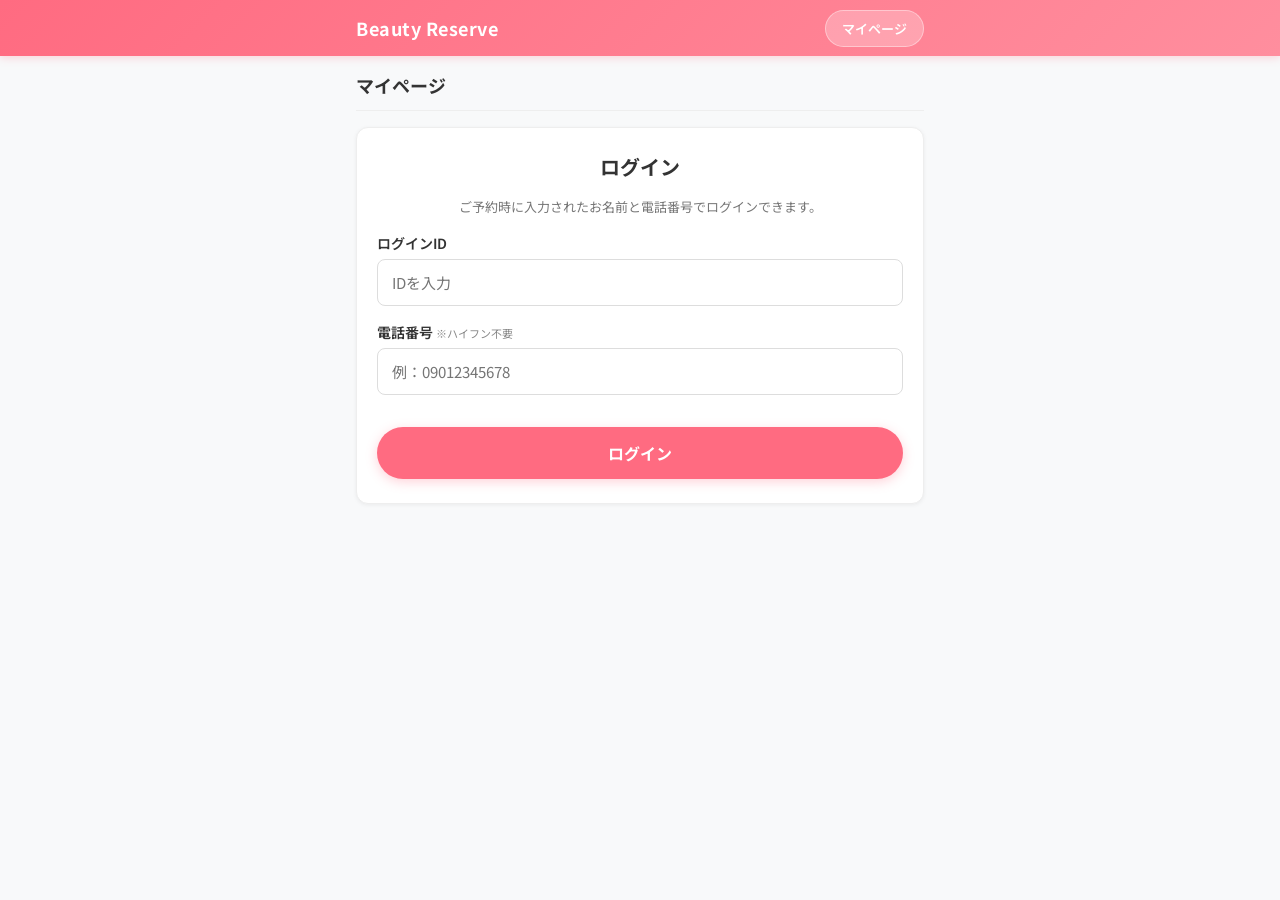
==== index.html @ 8972ae6f "initial commit: nail salon app with admin features" ====
<!DOCTYPE html>
<html lang="ja">

<head>
    <meta charset="UTF-8">
    <meta name="viewport"
        content="width=device-width, initial-scale=1.0, maximum-scale=1.0, user-scalable=no, viewport-fit=cover">
    <meta name="description" content="ネイルサロン・美容室の予約管理アプリ。オンラインで簡単に予約できます。">
    <title>Beauty Reserve - ネイルサロン予約</title>
    <link rel="preconnect" href="https://fonts.googleapis.com">
    <link rel="preconnect" href="https://fonts.gstatic.com" crossorigin>
    <link href="https://fonts.googleapis.com/css2?family=Noto+Sans+JP:wght@300;400;500;600;700&display=swap"
        rel="stylesheet">


    <link rel="stylesheet" href="styles.css?v=3">
    <script src="app.js" defer></script>
</head>

<body>
    <!-- Notification Permission Banner -->
    <div id="notification-banner" class="notification-banner hidden">
        <div class="notification-banner-inner">
            <span class="notification-banner-icon">🔔</span>
            <p>施術後の次回予約通知を受け取るには、通知を許可してください</p>
            <button id="btn-allow-notification" class="btn-allow">許可する</button>
            <button id="btn-dismiss-notification" class="btn-dismiss">あとで</button>
        </div>
    </div>

    <!-- Toast Container -->
    <div id="toast-container" class="toast-container hidden"></div>

    <!-- In-App Notification Bell -->
    <div id="notification-bell" class="notification-bell hidden" title="通知があります">
        <span class="bell-icon">🔔</span>
        <span id="notification-badge" class="notification-badge hidden">0</span>
    </div>
    <div id="notification-panel" class="notification-panel hidden">
        <div class="notification-panel-header">
            <h3>通知</h3>
            <button id="btn-close-notifications" class="btn-close-panel">✕</button>
        </div>
        <div id="notification-list" class="notification-list">
            <p class="empty-notifications">通知はありません</p>
        </div>
    </div>

    <!-- Header -->
    <header class="app-header">
        <div class="header-inner">
            <div class="header-logo" id="btn-home">
                <h1 id="header-shop-name">Beauty Reserve</h1>
            </div>
            <button id="btn-mypage" class="btn-header-action">マイページ</button>
        </div>
    </header>

    <!-- Step Bar -->
    <div id="step-bar" class="step-bar hidden">
        <div class="step-bar-inner">
            <div class="step" data-step="menu"><span class="step-num">1</span><span class="step-label">メニュー</span></div>
            <div class="step-line"></div>
            <div class="step" data-step="datetime"><span class="step-num">2</span><span class="step-label">日時</span>
            </div>
            <div class="step-line"></div>
            <div class="step" data-step="info"><span class="step-num">3</span><span class="step-label">情報</span></div>
            <div class="step-line"></div>
            <div class="step" data-step="note"><span class="step-num">4</span><span class="step-label">備考</span></div>
            <div class="step-line"></div>
            <div class="step" data-step="confirm"><span class="step-num">5</span><span class="step-label">確認</span>
            </div>
            <div class="step-line"></div>
            <div class="step" data-step="done"><span class="step-num">6</span><span class="step-label">完了</span></div>
        </div>
    </div>

    <!-- Main Content -->
    <main class="main-content">

        <!-- TOP: Shop info + Menu list -->
        <section id="screen-top" class="screen active">
            <div class="shop-card">
                <div class="shop-card-header">
                    <h2 id="shop-name">サロン名</h2>
                </div>
                <div class="shop-card-body">
                    <div class="shop-info-row"><span class="info-icon">📍</span><span id="shop-address">住所</span></div>
                    <div class="shop-info-row"><span class="info-icon">📞</span><span id="shop-phone">電話番号</span></div>
                    <div class="shop-info-row"><span class="info-icon">🕐</span><span id="shop-hours">営業時間</span></div>
                    <div class="shop-info-row"><span class="info-icon">📅</span><span id="shop-holidays">定休日</span>
                    </div>
                    <div class="shop-info-row"><span class="info-icon">📝</span><span id="shop-rules">予約ルール</span></div>
                </div>
            </div>
            <button type="button" id="btn-to-gallery" class="btn-secondary btn-full"
                style="margin-bottom:20px;background:#FF6B81;color:#fff;border:none;font-weight:bold;width:100%;display:block;cursor:pointer;">💅
                デザインから探す</button>
            <h2 class="section-title">メニュー一覧</h2>
            <div id="menu-list" class="menu-list"></div>
        </section>

        <!-- GALLERY -->
        <section id="screen-gallery" class="screen">
            <div class="screen-header">
                <button class="btn-back" id="btn-back-gallery">← TOPへ</button>
                <h2>デザインギャラリー</h2>
            </div>
            <div class="gallery-grid" id="gallery-grid"></div>
        </section>

        <!-- DATETIME: Combined date + time (HPB-style weekly grid) -->
        <section id="screen-datetime" class="screen">
            <div class="screen-header">
                <button class="btn-back" id="btn-back-datetime">← 戻る</button>
                <h2>日時を選択</h2>
            </div>
            <div id="selected-menu-summary" class="selected-summary"></div>
            <div class="week-grid-container">
                <div class="week-nav">
                    <button id="btn-prev-week" class="btn-week-nav">◀ 前の一週間</button>
                    <button id="btn-next-week" class="btn-week-nav">次の一週間 ▶</button>
                </div>
                <div class="week-grid-wrapper">
                    <div id="week-grid" class="week-grid"></div>
                </div>
            </div>
        </section>

        <!-- INFO Input -->
        <section id="screen-info" class="screen">
            <div class="screen-header">
                <button class="btn-back" id="btn-back-info">← 戻る</button>
                <h2>お客様情報</h2>
            </div>
            <form id="form-info" class="form-info" novalidate>
                <!-- Name & Phone removed (linked to account) -->
                <div class="form-group">
                    <label for="input-email">メールアドレス <span class="optional">任意</span></label>
                    <input type="email" id="input-email" placeholder="例：hanako@example.com" autocomplete="email">
                    <span class="form-error" id="error-email"></span>
                </div>
                <div class="form-group">
                    <label>性別 <span class="optional">任意</span></label>
                    <div class="radio-group">
                        <label class="radio-label"><input type="radio" name="gender" value="female"> 女性</label>
                        <label class="radio-label"><input type="radio" name="gender" value="male"> 男性</label>
                        <label class="radio-label"><input type="radio" name="gender" value="male"> 男性</label>
                    </div>
                </div>
                <div class="form-group">
                    <label>ご来店 <span class="optional">任意</span></label>
                    <div class="radio-group">
                        <label class="radio-label"><input type="radio" name="visit-type" value="first"> 初めて</label>
                        <label class="radio-label"><input type="radio" name="visit-type" value="repeat"> リピーター</label>
                    </div>
                </div>
                <div class="form-group checkbox-group">
                    <label class="checkbox-label">
                        <input type="checkbox" id="input-agree" required>
                        <span>キャンセル規定に同意する <span class="required">必須</span></span>
                    </label>
                    <p class="cancel-policy">※ キャンセルの際は事前にご連絡ください。</p>
                    <span class="form-error" id="error-agree"></span>
                </div>
                <button type="button" id="btn-info-next" class="btn-primary btn-full">次へ進む</button>
            </form>
        </section>

        <!-- NOTE Input -->
        <section id="screen-note" class="screen">
            <div class="screen-header">
                <button class="btn-back" id="btn-back-note">← 戻る</button>
                <h2>ご要望・備考</h2>
            </div>
            <div class="note-section">
                <p class="note-hint">よくあるご要望（タップで追加）</p>
                <div class="note-chips">
                    <button class="chip" data-text="静かに過ごしたい">静かに過ごしたい</button>
                    <button class="chip" data-text="デザイン相談したい">デザイン相談したい</button>
                    <button class="chip" data-text="時間に余裕を持ちたい">時間に余裕を持ちたい</button>
                    <button class="chip" data-text="アレルギーがあります">アレルギーがあります</button>
                    <button class="chip" data-text="初めてなので丁寧にお願いします">初めてなので丁寧に</button>
                    <button class="chip" data-text="駐車場を利用したい">駐車場を利用したい</button>
                </div>
                <div class="form-group">
                    <label for="input-note">自由入力（最大1000文字）</label>
                    <textarea id="input-note" maxlength="1000" rows="5" placeholder="その他のご要望があればご記入ください"></textarea>
                    <span class="char-count"><span id="note-char-count">0</span>/1000</span>
                </div>
                <button type="button" id="btn-note-next" class="btn-primary btn-full">確認画面へ</button>
            </div>
        </section>

        <!-- CONFIRM -->
        <section id="screen-confirm" class="screen">
            <div class="screen-header">
                <button class="btn-back" id="btn-back-confirm">← 戻る</button>
                <h2>予約内容の確認</h2>
            </div>
            <div class="confirm-card">
                <div class="confirm-section">
                    <h3>📍 店舗</h3>
                    <p id="confirm-shop"></p>
                </div>
                <div class="confirm-section">
                    <h3>💅 メニュー</h3>
                    <p id="confirm-menu"></p>
                    <p id="confirm-duration-price" class="sub-info"></p>
                </div>
                <div class="confirm-section">
                    <h3>📅 日時</h3>
                    <p id="confirm-datetime"></p>
                </div>
                <div class="confirm-section">
                    <h3>👤 お客様情報</h3>
                    <p id="confirm-name"></p>
                    <p id="confirm-phone"></p>
                    <p id="confirm-email"></p>
                    <p id="confirm-gender"></p>
                    <p id="confirm-visit"></p>
                </div>
                <div class="confirm-section">
                    <h3>📝 備考</h3>
                    <p id="confirm-note"></p>
                </div>
            </div>
            <button type="button" id="btn-confirm-submit" class="btn-primary btn-full btn-confirm">予約を確定する</button>
        </section>

        <!-- DONE -->
        <section id="screen-done" class="screen">
            <div class="done-container">
                <div class="celebration-confetti"></div>
                <div class="done-icon pop-animation">🎉</div>
                <h2>予約が完了しました！</h2>
                <p class="done-message">ご来店お待ちしております♪</p>
                <div id="done-summary" class="done-summary"></div>
                <button type="button" id="btn-download-ics" class="btn-secondary btn-full">📅 カレンダーに追加（.ics）</button>
                <button type="button" id="btn-back-top" class="btn-primary btn-full">トップに戻る</button>
            </div>
        </section>

        <!-- GALLERY -->
        <section id="screen-gallery" class="screen">
            <div class="screen-header">
                <button class="btn-back" id="btn-back-gallery">← トップへ</button>
                <h2>デザインギャラリー</h2>
            </div>
            <div class="gallery-grid" id="gallery-grid"></div>
        </section>

        <!-- MYPAGE -->
        <section id="screen-mypage" class="screen">
            <div class="screen-header">
                <button class="btn-back" id="btn-back-mypage">← トップへ</button>
                <h2>マイページ</h2>
            </div>

            <!-- Login Form (shown when not logged in) -->
            <div id="mypage-login" class="mypage-login-card">
                <h3>ログイン</h3>
                <p class="login-desc">ご予約時に入力されたお名前と電話番号でログインできます。</p>
                <div class="form-group">
                    <label for="login-name">ログインID</label>
                    <input type="text" id="login-name" placeholder="IDを入力" autocomplete="username">
                </div>
                <div class="form-group">
                    <label for="login-phone">電話番号 <span
                            style="font-size:11px;color:#888;font-weight:normal">※ハイフン不要</span></label>
                    <input type="tel" id="login-phone" placeholder="例：09012345678" autocomplete="tel">
                </div>
                <span class="form-error" id="error-login"></span>
                <button type="button" id="btn-login" class="btn-primary btn-full">ログイン</button>
            </div>

            <!-- My Reservations (shown when logged in) -->
            <div id="mypage-content" class="mypage-content hidden">
                <div class="mypage-user-info">
                    <span id="mypage-user-name" class="mypage-user-name"></span>
                    <button id="btn-logout" class="btn-logout">ログアウト</button>
                </div>
                <h3 class="mypage-section-title">予約履歴</h3>
                <div id="mypage-reservation-list" class="admin-reservation-list"></div>
            </div>
        </section>

        <!-- ADMIN (hidden, accessed via hash #admin) -->
        <section id="screen-admin" class="screen">
            <div class="screen-header">
                <button class="btn-back" id="btn-back-admin">← トップへ</button>
                <h2>予約管理（管理者）</h2>
            </div>
            <div class="admin-tabs">
                <button class="admin-tab active" data-tab="reservations">予約一覧</button>
                <button class="admin-tab" data-tab="settings">営業設定</button>
            </div>
            <div id="admin-reservations" class="admin-panel">
                <div class="search-bar">
                    <input type="text" id="admin-search" placeholder="氏名・電話番号・日付で検索" class="search-input">
                </div>
                <div class="filter-bar">
                    <button class="filter-btn active" data-filter="all">すべて</button>
                    <button class="filter-btn" data-filter="booked">予約済</button>
                    <button class="filter-btn" data-filter="completed">来店完了</button>
                    <button class="filter-btn" data-filter="canceled">キャンセル</button>
                </div>
                <div id="admin-reservation-list" class="admin-reservation-list"></div>
            </div>
            <div id="admin-settings" class="admin-panel hidden">
                <form id="form-settings" class="form-settings">
                    <div class="form-group"><label>営業開始時間</label><input type="time" id="setting-open" value="10:00">
                    </div>
                    <div class="form-group"><label>営業終了時間</label><input type="time" id="setting-close" value="20:00">
                    </div>
                    <div class="form-group">
                        <label>定休日</label>
                        <div class="checkbox-row">
                            <label class="checkbox-label"><input type="checkbox" name="holiday" value="0"> 日</label>
                            <label class="checkbox-label"><input type="checkbox" name="holiday" value="1"> 月</label>
                            <label class="checkbox-label"><input type="checkbox" name="holiday" value="2"> 火</label>
                            <label class="checkbox-label"><input type="checkbox" name="holiday" value="3"> 水</label>
                            <label class="checkbox-label"><input type="checkbox" name="holiday" value="4"> 木</label>
                            <label class="checkbox-label"><input type="checkbox" name="holiday" value="5"> 金</label>
                            <label class="checkbox-label"><input type="checkbox" name="holiday" value="6"> 土</label>
                        </div>
                    </div>
                    <div class="form-group"><label for="setting-slot">予約枠の単位（分）</label>
                        <select id="setting-slot">
                            <option value="15">15分</option>
                            <option value="30" selected>30分</option>
                            <option value="60">60分</option>
                        </select>
                    </div>
                    <div class="form-group"><label for="setting-max-days">最大予約可能日数</label><input type="number"
                            id="setting-max-days" value="60" min="7" max="180"></div>
                    <button type="button" id="btn-save-settings" class="btn-primary btn-full">設定を保存</button>
                </form>
            </div>
        </section>
    </main>

    <!-- Reservation Detail Modal -->
    <div id="modal-overlay" class="modal-overlay hidden">
        <div class="modal-content">
            <div class="modal-header">
                <h3>予約詳細</h3>
                <button id="btn-close-modal" class="btn-close-modal">✕</button>
            </div>
            <div id="modal-body" class="modal-body"></div>
            <div class="modal-actions" id="modal-actions"></div>
        </div>
    </div>

</body>

</html>
---- styles.css ----
/* ============================
   Beauty Reserve - HPB Style
   ============================ */

/* --- CSS Variables --- */
:root {
    --primary: #FF6B81;
    --primary-dark: #e8556b;
    --primary-light: #FFB3BD;
    --primary-gradient: linear-gradient(135deg, #FF6B81, #FF8E9E);
    --success: #4CAF50;
    --success-light: #E8F5E9;
    --danger: #F44336;
    --danger-light: #FFEBEE;
    --warning: #FF9800;
    --bg: #F8F9FA;
    --bg-card: #FFFFFF;
    --text: #333333;
    --text-secondary: #777777;
    --text-light: #BBBBBB;
    --border: #EEEEEE;
    --border-dark: #DDDDDD;
    --shadow-sm: 0 1px 4px rgba(0, 0, 0, 0.06);
    --shadow-md: 0 4px 16px rgba(0, 0, 0, 0.08);
    --radius-sm: 8px;
    --radius-md: 12px;
    --radius-lg: 16px;
    --radius-full: 9999px;
    --font: 'Noto Sans JP', 'Hiragino Kaku Gothic ProN', 'Meiryo', sans-serif;
    --header-h: 56px;
}

/* --- Reset --- */
*,
*::before,
*::after {
    box-sizing: border-box;
    margin: 0;
    padding: 0;
}

html {
    font-size: 16px;
    -webkit-text-size-adjust: 100%;
}

body {
    font-family: var(--font);
    background: var(--bg);
    color: var(--text);
    min-height: 100dvh;
    -webkit-tap-highlight-color: transparent;
    overflow-x: hidden;
}

/* --- Utilities --- */
.hidden {
    display: none !important;
}


/* --- Header --- */
.app-header {
    position: fixed;
    top: 0;
    left: 0;
    right: 0;
    height: calc(var(--header-h) + env(safe-area-inset-top, 0px));
    padding-top: env(safe-area-inset-top, 0px);
    background: linear-gradient(135deg, #FF6B81 0%, #FF8E9E 100%);
    z-index: 100;
    box-shadow: 0 2px 8px rgba(255, 107, 129, 0.25);
}

.header-inner {
    max-width: 600px;
    margin: 0 auto;
    height: 100%;
    display: flex;
    align-items: center;
    justify-content: space-between;
    padding: 0 16px;
}

.header-logo {
    display: flex;
    align-items: center;
    gap: 8px;
    cursor: pointer;
    -webkit-tap-highlight-color: transparent;
}

.header-logo h1 {
    font-size: 18px;
    font-weight: 700;
    color: #fff;
    letter-spacing: 0.5px;
}

.btn-header-action {
    background: rgba(255, 255, 255, 0.25);
    color: #fff;
    border: 1px solid rgba(255, 255, 255, 0.4);
    border-radius: var(--radius-full);
    padding: 8px 16px;
    font-size: 13px;
    font-weight: 600;
    font-family: var(--font);
    cursor: pointer;
    transition: all 0.2s;
    -webkit-tap-highlight-color: transparent;
}

.btn-header-action:active {
    background: rgba(255, 255, 255, 0.4);
}

/* --- Step Bar --- */
.step-bar {
    position: fixed;
    top: calc(var(--header-h) + env(safe-area-inset-top, 0px));
    left: 0;
    right: 0;
    background: #fff;
    z-index: 90;
    border-bottom: 1px solid var(--border);
    box-shadow: 0 1px 4px rgba(0, 0, 0, 0.04);
    height: 52px;
}

.step-bar.hidden {
    display: none;
}

.step-bar-inner {
    max-width: 600px;
    margin: 0 auto;
    display: flex;
    align-items: center;
    justify-content: center;
    padding: 8px 8px;
    height: 100%;
    gap: 0;
    overflow: hidden;
}

.step {
    display: flex;
    flex-direction: column;
    align-items: center;
    gap: 2px;
    flex-shrink: 1;
    min-width: 0;
}

.step-num {
    width: 24px;
    height: 24px;
    border-radius: 50%;
    background: var(--border);
    color: var(--text-light);
    font-size: 11px;
    font-weight: 700;
    display: flex;
    align-items: center;
    justify-content: center;
    transition: all 0.3s;
}

.step-label {
    font-size: 9px;
    color: var(--text-light);
    font-weight: 500;
    white-space: nowrap;
}

.step.active .step-num {
    background: var(--primary);
    color: #fff;
    box-shadow: 0 2px 8px rgba(255, 107, 129, 0.4);
}

.step.active .step-label {
    color: var(--primary);
    font-weight: 700;
}

.step.completed .step-num {
    background: var(--success);
    color: #fff;
}

.step.completed .step-label {
    color: var(--success);
}

.step-line {
    flex: 0 1 16px;
    height: 2px;
    background: var(--border);
    min-width: 4px;
    max-width: 24px;
    margin-top: -10px;
}

/* --- Main Content --- */
.main-content {
    max-width: 600px;
    margin: 0 auto;
    padding: calc(var(--header-h) + env(safe-area-inset-top, 0px) + 16px) 16px 32px;
    position: relative;
    z-index: 1;
}

.main-content.has-steps {
    padding-top: calc(var(--header-h) + env(safe-area-inset-top, 0px) + 52px + 16px);
}

/* --- Screen Sections --- */
.screen {
    display: none;
    position: relative;
    z-index: 1;
}

.screen.active {
    display: block;
    animation: fadeIn 0.3s ease;
}

@keyframes fadeIn {
    from {
        opacity: 0;
        transform: translateY(8px);
    }

    to {
        opacity: 1;
        transform: translateY(0);
    }
}

.screen-header {
    display: flex;
    align-items: center;
    gap: 12px;
    margin-bottom: 16px;
}

.screen-header h2 {
    font-size: 18px;
    font-weight: 700;
}

.btn-back {
    background: none;
    border: none;
    color: var(--primary);
    font-size: 14px;
    font-weight: 600;
    font-family: var(--font);
    cursor: pointer;
    white-space: nowrap;
    padding: 8px 0;
    -webkit-tap-highlight-color: transparent;
}

/* --- Shop Card --- */
.shop-card {
    background: var(--bg-card);
    border-radius: var(--radius-md);
    box-shadow: var(--shadow-sm);
    overflow: hidden;
    margin-bottom: 24px;
    border: 1px solid var(--border);
}

.shop-card-header {
    background: linear-gradient(135deg, #FFF0F2 0%, #FFF5F6 100%);
    padding: 16px 20px;
    display: flex;
    align-items: center;
    gap: 10px;
}

.shop-card-header h2 {
    font-size: 20px;
    font-weight: 700;
}

.shop-card-body {
    padding: 16px 20px;
    display: flex;
    flex-direction: column;
    gap: 10px;
}

.shop-info-row {
    display: flex;
    align-items: flex-start;
    gap: 10px;
    font-size: 14px;
    color: var(--text);
}

.info-icon {
    flex-shrink: 0;
    font-size: 16px;
}

/* --- Section Title --- */
.section-title {
    font-size: 18px;
    font-weight: 700;
    margin-bottom: 12px;
    padding-left: 4px;
}

/* --- Menu List --- */
.menu-list {
    display: flex;
    flex-direction: column;
    gap: 12px;
}

.menu-card {
    background: var(--bg-card);
    border-radius: var(--radius-md);
    box-shadow: var(--shadow-sm);
    padding: 16px;
    border: 1px solid var(--border);
    transition: transform 0.15s, box-shadow 0.15s;
    position: relative;
    overflow: hidden;
}

.menu-card:active {
    transform: scale(0.98);
}

.menu-card-top {
    display: flex;
    justify-content: space-between;
    align-items: flex-start;
    gap: 8px;
    margin-bottom: 8px;
}

.menu-name {
    font-size: 16px;
    font-weight: 700;
    color: var(--text);
}

.popular-badge {
    background: linear-gradient(135deg, #FFD700, #FFA500);
    color: #fff;
    font-size: 10px;
    font-weight: 700;
    padding: 3px 8px;
    border-radius: var(--radius-full);
    white-space: nowrap;
    box-shadow: 0 1px 4px rgba(255, 165, 0, 0.3);
}

.menu-desc {
    font-size: 13px;
    color: var(--text-secondary);
    margin-bottom: 12px;
    line-height: 1.5;
}

.menu-meta {
    display: flex;
    align-items: center;
    gap: 16px;
    margin-bottom: 12px;
}

.menu-duration,
.menu-price {
    font-size: 13px;
    color: var(--text-secondary);
}

.menu-price {
    font-weight: 700;
    color: var(--primary);
    font-size: 16px;
}

.btn-select-menu {
    width: 100%;
    background: var(--primary-gradient);
    color: #fff;
    border: none;
    border-radius: var(--radius-sm);
    padding: 12px;
    font-size: 15px;
    font-weight: 600;
    font-family: var(--font);
    cursor: pointer;
    transition: transform 0.15s, box-shadow 0.15s;
    box-shadow: 0 2px 8px rgba(255, 107, 129, 0.25);
}

.btn-select-menu:active {
    transform: scale(0.97);
    box-shadow: 0 1px 4px rgba(255, 107, 129, 0.2);
}

/* --- Selected Summary (breadcrumb) --- */
.selected-summary {
    background: var(--primary-light);
    color: var(--primary-dark);
    border-radius: var(--radius-sm);
    padding: 10px 14px;
    font-size: 13px;
    font-weight: 500;
    margin-bottom: 16px;
    display: flex;
    align-items: center;
    gap: 8px;
}

/* ====================== */
/* === HPB Week Grid  === */
/* ====================== */
.week-grid-container {
    background: var(--bg-card);
    border-radius: var(--radius-md);
    box-shadow: var(--shadow-sm);
    border: 1px solid var(--border);
    overflow: hidden;
}

.week-nav {
    display: flex;
    justify-content: space-between;
    align-items: center;
    padding: 10px 12px;
    background: #FFF5F6;
    border-bottom: 1px solid var(--border);
}

.btn-week-nav {
    background: none;
    border: 1px solid var(--border-dark);
    border-radius: var(--radius-sm);
    padding: 8px 12px;
    font-size: 12px;
    font-weight: 600;
    font-family: var(--font);
    color: var(--primary-dark);
    cursor: pointer;
    transition: all 0.15s;
    -webkit-tap-highlight-color: transparent;
}

.btn-week-nav:active {
    background: var(--primary-light);
}

.btn-week-nav:disabled {
    opacity: 0.3;
    cursor: not-allowed;
}

.week-grid-wrapper {
    overflow-x: auto;
    -webkit-overflow-scrolling: touch;
}

.week-grid {
    display: grid;
    min-width: 600px;
}

.week-grid-header {
    display: contents;
}

.wg-corner {
    background: #f9f9f9;
    border-right: 1px solid var(--border);
    border-bottom: 2px solid var(--border-dark);
    padding: 6px;
    font-size: 11px;
    font-weight: 600;
    color: var(--text-secondary);
    text-align: center;
    position: sticky;
    left: 0;
    z-index: 2;
}

.wg-date-header {
    border-bottom: 2px solid var(--border-dark);
    border-right: 1px solid var(--border);
    padding: 4px 2px;
    text-align: center;
    font-size: 12px;
    font-weight: 600;
    background: #f9f9f9;
    display: flex;
    flex-direction: column;
    align-items: center;
    justify-content: center;
}

.wg-date-header.sunday {
    color: #F44336;
    background: #FFF5F5;
}

.wg-date-header.saturday {
    color: #2196F3;
    background: #F5F9FF;
}

.wg-date-header.holiday {
    background: #F5F5F5;
    color: var(--text-light);
}

.wg-month-label {
    font-size: 10px;
    line-height: 1.2;
    color: var(--text-secondary);
    display: block;
    min-height: 24px;
}

.wg-date-header .wg-date-num {
    font-size: 14px;
    font-weight: 700;
    display: block;
    line-height: 1.2;
}

.wg-date-header .wg-date-dow {
    font-size: 10px;
    line-height: 1.2;
}

.wg-time-label {
    background: #f9f9f9;
    border-right: 1px solid var(--border);
    border-bottom: 1px solid var(--border);
    padding: 6px 8px;
    font-size: 13px;
    font-weight: 600;
    color: var(--text);
    text-align: center;
    position: sticky;
    left: 0;
    z-index: 1;
    white-space: nowrap;
}

.wg-cell {
    border-right: 1px solid var(--border);
    border-bottom: 1px solid var(--border);
    display: flex;
    align-items: center;
    justify-content: center;
    padding: 4px;
    min-height: 38px;
}

.wg-cell-btn {
    width: 100%;
    height: 100%;
    border: none;
    background: none;
    font-family: var(--font);
    font-size: 17px;
    cursor: pointer;
    display: flex;
    align-items: center;
    justify-content: center;
    border-radius: 4px;
    transition: all 0.12s;
    min-height: 32px;
    -webkit-tap-highlight-color: transparent;
}

.wg-cell-btn.available {
    color: var(--primary);
    font-weight: 700;
}

.wg-cell-btn.available:hover {
    background: #FFF0F2;
}

.wg-cell-btn.available:active {
    background: var(--primary);
    color: #fff;
    transform: scale(0.9);
}

.wg-cell-btn.unavailable {
    color: var(--text-light);
    cursor: not-allowed;
    font-size: 14px;
}

.wg-cell-btn.selected {
    background: var(--primary) !important;
    color: #fff !important;
    border-radius: 6px;
    box-shadow: 0 2px 8px rgba(255, 107, 129, 0.4);
}

.wg-cell.holiday-col {
    background: #FAFAFA;
}

.wg-holiday-text {
    writing-mode: vertical-rl;
    text-orientation: mixed;
    font-size: 12px;
    color: var(--text-light);
    font-weight: 600;
    letter-spacing: 4px;
}

.wg-time-label-right {
    background: #f9f9f9;
    border-bottom: 1px solid var(--border);
    padding: 6px 8px;
    font-size: 13px;
    font-weight: 600;
    color: var(--text);
    text-align: center;
    white-space: nowrap;
}

/* --- Forms --- */
.form-info,
.form-settings {
    display: flex;
    flex-direction: column;
    gap: 18px;
}

.form-group {
    display: flex;
    flex-direction: column;
    gap: 6px;
}

.form-group label {
    font-size: 14px;
    font-weight: 600;
    color: var(--text);
}

.required {
    background: var(--danger);
    color: #fff;
    font-size: 10px;
    padding: 1px 6px;
    border-radius: var(--radius-full);
    font-weight: 700;
    margin-left: 4px;
}

.optional {
    background: var(--text-light);
    color: #fff;
    font-size: 10px;
    padding: 1px 6px;
    border-radius: var(--radius-full);
    font-weight: 700;
    margin-left: 4px;
}

input[type="text"],
input[type="tel"],
input[type="email"],
input[type="number"],
input[type="time"],
select,
textarea {
    width: 100%;
    padding: 12px 14px;
    border: 1.5px solid var(--border-dark);
    border-radius: var(--radius-sm);
    font-size: 15px;
    font-family: var(--font);
    color: var(--text);
    background: #fff;
    transition: border-color 0.2s, box-shadow 0.2s;
    -webkit-appearance: none;
    appearance: none;
}

input:focus,
select:focus,
textarea:focus {
    outline: none;
    border-color: var(--primary);
    box-shadow: 0 0 0 3px rgba(255, 107, 129, 0.15);
}

input.error,
textarea.error {
    border-color: var(--danger);
    box-shadow: 0 0 0 3px rgba(244, 67, 54, 0.1);
}

.form-error {
    font-size: 12px;
    color: var(--danger);
    min-height: 0;
}

.radio-group {
    display: flex;
    gap: 16px;
    flex-wrap: wrap;
}

.radio-label {
    display: flex;
    align-items: center;
    gap: 6px;
    font-size: 14px;
    cursor: pointer;
    padding: 6px 0;
}

.radio-label input[type="radio"] {
    width: 18px;
    height: 18px;
    accent-color: var(--primary);
}

.checkbox-group {
    margin-top: 4px;
}

.checkbox-label {
    display: flex;
    align-items: flex-start;
    gap: 10px;
    font-size: 14px;
    cursor: pointer;
    padding: 4px 0;
}

.checkbox-label input[type="checkbox"] {
    width: 20px;
    height: 20px;
    accent-color: var(--primary);
    flex-shrink: 0;
    margin-top: 2px;
}

.cancel-policy {
    font-size: 12px;
    color: var(--text-secondary);
    background: #FFF8E1;
    padding: 10px 12px;
    border-radius: var(--radius-sm);
    line-height: 1.5;
    margin-top: 4px;
}

.checkbox-row {
    display: flex;
    flex-wrap: wrap;
    gap: 8px;
}

/* --- Note Section --- */
.note-section {
    display: flex;
    flex-direction: column;
    gap: 16px;
}

.note-hint {
    font-size: 14px;
    font-weight: 600;
    color: var(--text-secondary);
}

.note-chips {
    display: flex;
    flex-wrap: wrap;
    gap: 8px;
}

.chip {
    background: #FFF5F6;
    border: 1px solid var(--primary-light);
    border-radius: var(--radius-full);
    padding: 10px 16px;
    font-size: 14px;
    font-family: var(--font);
    color: var(--primary-dark);
    cursor: pointer;
    transition: all 0.15s;
    white-space: nowrap;
    position: relative;
    z-index: 1000;
    -webkit-tap-highlight-color: transparent;
    user-select: none;
}

.chip:hover {
    background: #FFE0E6;
    transform: translateY(-1px);
    box-shadow: 0 2px 4px rgba(255, 107, 129, 0.2);
}

.chip:active {
    transform: translateY(1px);
    box-shadow: none;
}

.chip.active {
    background: var(--primary);
    color: #fff;
    border-color: var(--primary);
    box-shadow: 0 2px 8px rgba(255, 107, 129, 0.3);
}

.char-count {
    text-align: right;
    font-size: 12px;
    color: var(--text-light);
}

/* --- Buttons --- */
.btn-primary {
    background: var(--primary-gradient);
    color: #fff;
    border: none;
    border-radius: var(--radius-sm);
    padding: 14px;
    font-size: 16px;
    font-weight: 700;
    font-family: var(--font);
    cursor: pointer;
    transition: transform 0.15s, box-shadow 0.15s;
    box-shadow: 0 3px 12px rgba(255, 107, 129, 0.3);
}

.btn-primary:active {
    transform: scale(0.97);
}

.btn-secondary {
    background: #fff;
    color: var(--primary);
    border: 2px solid var(--primary);
    border-radius: var(--radius-sm);
    padding: 12px;
    font-size: 15px;
    font-weight: 600;
    font-family: var(--font);
    cursor: pointer;
    transition: all 0.15s;
}

.btn-secondary:active {
    background: #FFF5F6;
}

.btn-full {
    width: 100%;
}

.btn-confirm {
    font-size: 18px;
    padding: 16px;
    margin-top: 16px;
    animation: pulse 2s infinite;
}

@keyframes pulse {

    0%,
    100% {
        box-shadow: 0 3px 12px rgba(255, 107, 129, 0.3);
    }

    50% {
        box-shadow: 0 3px 24px rgba(255, 107, 129, 0.5);
    }
}

/* --- Confirm Card --- */
.confirm-card {
    background: var(--bg-card);
    border-radius: var(--radius-md);
    box-shadow: var(--shadow-sm);
    border: 1px solid var(--border);
    overflow: hidden;
}

.confirm-section {
    padding: 14px 18px;
    border-bottom: 1px solid var(--border);
}

.confirm-section:last-child {
    border-bottom: none;
}

.confirm-section h3 {
    font-size: 13px;
    font-weight: 600;
    color: var(--text-secondary);
    margin-bottom: 6px;
}

.confirm-section p {
    font-size: 15px;
    color: var(--text);
    line-height: 1.6;
}

.confirm-section .sub-info {
    font-size: 13px;
    color: var(--text-secondary);
}

/* --- Done --- */
.done-container {
    text-align: center;
    padding: 32px 0;
    display: flex;
    flex-direction: column;
    gap: 16px;
    align-items: center;
}

.done-icon {
    font-size: 64px;
    animation: bounceIn 0.6s ease;
}

@keyframes bounceIn {
    0% {
        transform: scale(0);
    }

    50% {
        transform: scale(1.2);
    }

    100% {
        transform: scale(1);
    }
}

.done-container h2 {
    font-size: 22px;
    font-weight: 700;
    color: var(--text);
}

.done-message {
    font-size: 16px;
    color: var(--primary);
    font-weight: 500;
}

.done-summary {
    background: var(--bg-card);
    border-radius: var(--radius-md);
    box-shadow: var(--shadow-sm);
    border: 1px solid var(--border);
    padding: 16px 20px;
    text-align: left;
    width: 100%;
    font-size: 14px;
    line-height: 1.8;
}

/* ==================== */
/* === MyPage Style === */
/* ==================== */
.mypage-login-card {
    background: var(--bg-card);
    border-radius: var(--radius-md);
    box-shadow: var(--shadow-sm);
    border: 1px solid var(--border);
    padding: 24px 20px;
    display: flex;
    flex-direction: column;
    gap: 16px;
}

.mypage-login-card h3 {
    font-size: 20px;
    font-weight: 700;
    text-align: center;
    color: var(--text);
}

.login-desc {
    font-size: 13px;
    color: var(--text-secondary);
    text-align: center;
    line-height: 1.5;
}

.mypage-content.hidden {
    display: none;
}

.mypage-user-info {
    display: flex;
    justify-content: space-between;
    align-items: center;
    background: linear-gradient(135deg, #FFF0F2, #FFF5F6);
    padding: 16px 18px;
    border-radius: var(--radius-md);
    margin-bottom: 20px;
    border: 1px solid var(--border);
}

.mypage-user-name {
    font-size: 16px;
    font-weight: 700;
    color: var(--text);
}

.btn-logout {
    background: none;
    border: 1px solid var(--border-dark);
    border-radius: var(--radius-sm);
    padding: 6px 14px;
    font-size: 12px;
    font-weight: 600;
    font-family: var(--font);
    color: var(--text-secondary);
    cursor: pointer;
    transition: all 0.15s;
}

.btn-logout:active {
    background: #f5f5f5;
}

.mypage-section-title {
    font-size: 16px;
    font-weight: 700;
    margin-bottom: 12px;
    padding-left: 4px;
    color: var(--text);
}

.mypage-res-card {
    background: var(--bg-card);
    border-radius: var(--radius-sm);
    border: 1px solid var(--border);
    padding: 14px;
    cursor: pointer;
    transition: transform 0.15s;
}

.mypage-res-card:active {
    transform: scale(0.98);
}

.mypage-res-top {
    display: flex;
    justify-content: space-between;
    align-items: center;
    margin-bottom: 6px;
}

.mypage-res-menu {
    font-size: 15px;
    font-weight: 700;
    color: var(--text);
}

.mypage-res-info {
    font-size: 13px;
    color: var(--text-secondary);
    line-height: 1.6;
}

.mypage-empty {
    text-align: center;
    padding: 40px 0;
    color: var(--text-secondary);
    font-size: 14px;
}

/* --- Admin --- */
.admin-tabs {
    display: flex;
    gap: 0;
    margin-bottom: 16px;
    background: var(--border);
    border-radius: var(--radius-sm);
    padding: 3px;
}

.admin-tab {
    flex: 1;
    padding: 10px;
    border: none;
    background: transparent;
    font-size: 14px;
    font-weight: 600;
    font-family: var(--font);
    color: var(--text-secondary);
    cursor: pointer;
    border-radius: 6px;
    transition: all 0.2s;
}

.admin-tab.active {
    background: #fff;
    color: var(--primary);
    box-shadow: var(--shadow-sm);
}

.admin-panel.hidden {
    display: none;
}

.search-bar {
    margin-bottom: 12px;
}

.search-input {
    width: 100%;
    padding: 12px 14px;
    border: 1.5px solid var(--border-dark);
    border-radius: var(--radius-sm);
    font-size: 14px;
    font-family: var(--font);
    background: #fff;
    transition: border-color 0.2s;
}

.search-input:focus {
    outline: none;
    border-color: var(--primary);
}

.filter-bar {
    display: flex;
    gap: 6px;
    margin-bottom: 12px;
    overflow-x: auto;
    padding-bottom: 4px;
}

.filter-btn {
    padding: 6px 12px;
    border: 1px solid var(--border-dark);
    background: #fff;
    border-radius: var(--radius-full);
    font-size: 12px;
    font-family: var(--font);
    color: var(--text-secondary);
    cursor: pointer;
    white-space: nowrap;
    transition: all 0.15s;
}

.filter-btn.active {
    background: var(--primary);
    color: #fff;
    border-color: var(--primary);
}

.admin-reservation-list {
    display: flex;
    flex-direction: column;
    gap: 8px;
}

.admin-res-card {
    background: var(--bg-card);
    border-radius: var(--radius-sm);
    border: 1px solid var(--border);
    padding: 14px;
    cursor: pointer;
    transition: transform 0.15s, box-shadow 0.15s;
}

.admin-res-card:active {
    transform: scale(0.98);
}

.admin-res-top {
    display: flex;
    justify-content: space-between;
    align-items: center;
    margin-bottom: 6px;
}

.admin-res-name {
    font-size: 15px;
    font-weight: 600;
}

.status-badge {
    font-size: 11px;
    font-weight: 700;
    padding: 3px 10px;
    border-radius: var(--radius-full);
}

.status-booked {
    background: #E3F2FD;
    color: #1976D2;
}

.status-completed {
    background: var(--success-light);
    color: var(--success);
}

.status-canceled {
    background: var(--danger-light);
    color: var(--danger);
}

.admin-res-info {
    font-size: 13px;
    color: var(--text-secondary);
    line-height: 1.6;
}

/* --- Modal --- */
.modal-overlay {
    position: fixed;
    inset: 0;
    background: rgba(0, 0, 0, 0.4);
    z-index: 200;
    display: flex;
    align-items: flex-end;
    justify-content: center;
    animation: fadeIn 0.2s ease;
}

.modal-overlay.hidden {
    display: none;
}

.modal-content {
    background: #fff;
    width: 100%;
    max-width: 600px;
    max-height: 80vh;
    border-radius: var(--radius-lg) var(--radius-lg) 0 0;
    overflow-y: auto;
    animation: slideUp 0.3s ease;
}

@keyframes slideUp {
    from {
        transform: translateY(100%);
    }

    to {
        transform: translateY(0);
    }
}

.modal-header {
    display: flex;
    align-items: center;
    justify-content: space-between;
    padding: 16px 20px;
    border-bottom: 1px solid var(--border);
    position: sticky;
    top: 0;
    background: #fff;
}

.modal-header h3 {
    font-size: 16px;
    font-weight: 700;
}

.btn-close-modal {
    background: none;
    border: none;
    font-size: 18px;
    color: var(--text-secondary);
    cursor: pointer;
    width: 32px;
    height: 32px;
    display: flex;
    align-items: center;
    justify-content: center;
}

.modal-body {
    padding: 16px 20px;
}

.detail-row {
    display: flex;
    justify-content: space-between;
    padding: 10px 0;
    border-bottom: 1px solid var(--border);
    font-size: 14px;
    gap: 8px;
}

.detail-row:last-child {
    border-bottom: none;
}

.detail-label {
    color: var(--text-secondary);
    font-weight: 500;
    flex-shrink: 0;
}

.detail-value {
    text-align: right;
    font-weight: 600;
    word-break: break-all;
}

.modal-actions {
    padding: 12px 20px 24px;
    display: flex;
    gap: 8px;
}

.btn-modal-complete {
    flex: 1;
    padding: 12px;
    background: var(--success);
    color: #fff;
    border: none;
    border-radius: var(--radius-sm);
    font-size: 14px;
    font-weight: 700;
    font-family: var(--font);
    cursor: pointer;
}

.btn-modal-cancel {
    flex: 1;
    padding: 12px;
    background: var(--danger-light);
    color: var(--danger);
    border: 1px solid var(--danger);
    border-radius: var(--radius-sm);
    font-size: 14px;
    font-weight: 700;
    font-family: var(--font);
    cursor: pointer;
}

/* --- Toast --- */
.toast-container {
    position: fixed;
    top: calc(var(--header-h) + env(safe-area-inset-top, 0px) + 60px);
    left: 50%;
    transform: translateX(-50%);
    z-index: 300;
    display: flex;
    flex-direction: column;
    gap: 8px;
    max-width: 400px;
    width: calc(100% - 32px);
    pointer-events: none;
}

.toast {
    padding: 14px 18px;
    border-radius: var(--radius-sm);
    font-size: 13px;
    font-weight: 500;
    box-shadow: var(--shadow-md);
    animation: toastIn 0.3s ease;
    line-height: 1.5;
    pointer-events: auto;
}

.toast-success {
    background: #2E7D32;
    color: #fff;
}

.toast-error {
    background: var(--danger);
    color: #fff;
}

.toast-info {
    background: #333;
    color: #fff;
}

.toast-notification {
    background: linear-gradient(135deg, #FF6B81, #FF8E9E);
    color: #fff;
    padding: 16px;
    font-size: 14px;
}

.toast.fade-out {
    animation: toastOut 0.3s ease forwards;
}

@keyframes toastIn {
    from {
        opacity: 0;
        transform: translateY(-10px);
    }

    to {
        opacity: 1;
        transform: translateY(0);
    }
}

@keyframes toastOut {
    from {
        opacity: 1;
        transform: translateY(0);
    }

    to {
        opacity: 0;
        transform: translateY(-10px);
    }
}

/* --- Notification Banner --- */
.notification-banner {
    position: fixed;
    bottom: 0;
    left: 0;
    right: 0;
    z-index: 150;
    background: linear-gradient(135deg, #333 0%, #555 100%);
    color: #fff;
    pointer-events: none;
}

.notification-banner.hidden {
    display: none;
}

.notification-banner-inner {
    max-width: 600px;
    margin: 0 auto;
    padding: 16px;
    display: flex;
    flex-wrap: wrap;
    align-items: center;
    flex-wrap: wrap;
    align-items: center;
    gap: 12px;
    pointer-events: auto;
}

.notification-banner-icon {
    font-size: 24px;
}

.notification-banner p {
    flex: 1;
    font-size: 13px;
    line-height: 1.4;
    min-width: 200px;
}

.btn-allow {
    background: var(--primary);
    color: #fff;
    border: none;
    border-radius: var(--radius-sm);
    padding: 8px 16px;
    font-size: 13px;
    font-weight: 600;
    font-family: var(--font);
    cursor: pointer;
}

.btn-dismiss {
    background: transparent;
    color: #ccc;
    border: 1px solid #666;
    border-radius: var(--radius-sm);
    padding: 8px 16px;
    font-size: 13px;
    font-family: var(--font);
    cursor: pointer;
}

/* --- Notification Bell --- */
.notification-bell {
    position: fixed;
    bottom: 24px;
    right: 16px;
    z-index: 120;
    width: 56px;
    height: 56px;
    border-radius: 50%;
    background: var(--primary);
    display: flex;
    align-items: center;
    justify-content: center;
    cursor: pointer;
    box-shadow: 0 4px 16px rgba(255, 107, 129, 0.4);
    transition: transform 0.2s;
}

.notification-bell.hidden {
    display: none;
}

.notification-bell:active {
    transform: scale(0.9);
}

.bell-icon {
    font-size: 24px;
}

.notification-badge {
    position: absolute;
    top: 2px;
    right: 2px;
    background: var(--danger);
    color: #fff;
    font-size: 11px;
    font-weight: 700;
    width: 20px;
    height: 20px;
    border-radius: 50%;
    display: flex;
    align-items: center;
    justify-content: center;
}

.notification-badge.hidden {
    display: none;
}

/* --- Notification Panel --- */
.notification-panel {
    position: fixed;
    bottom: 88px;
    right: 16px;
    width: 320px;
    max-height: 400px;
    background: #fff;
    border-radius: var(--radius-md);
    box-shadow: var(--shadow-md);
    z-index: 120;
    overflow: hidden;
}

.notification-panel.hidden {
    display: none;
}

.notification-panel-header {
    display: flex;
    align-items: center;
    justify-content: space-between;
    padding: 14px 16px;
    border-bottom: 1px solid var(--border);
    background: #fff;
}

.notification-panel-header h3 {
    font-size: 14px;
    font-weight: 700;
}

.btn-close-panel {
    background: none;
    border: none;
    font-size: 16px;
    color: var(--text-secondary);
    cursor: pointer;
}

.notification-list {
    max-height: 340px;
    overflow-y: auto;
}

.notification-item {
    padding: 14px 16px;
    border-bottom: 1px solid var(--border);
    cursor: pointer;
    transition: background 0.15s;
}

.notification-item:hover {
    background: #FFF5F6;
}

.notification-item-message {
    font-size: 13px;
    line-height: 1.5;
    color: var(--text);
    margin-bottom: 6px;
}

.notification-item-time {
    font-size: 11px;
    color: var(--text-light);
    margin-bottom: 4px;
}

.notification-item-action {
    font-size: 12px;
    color: var(--primary);
    font-weight: 600;
}

.empty-notifications {
    text-align: center;
    padding: 24px 16px;
    color: var(--text-light);
    font-size: 13px;
}

/* --- Empty State --- */
.empty-state {
    text-align: center;
    padding: 40px 16px;
    color: var(--text-light);
}

.empty-state-icon {
    font-size: 48px;
    margin-bottom: 12px;
}

.empty-state p {
    font-size: 14px;
}

/* --- Responsive adjustments for very small screens --- */
@media (max-width: 360px) {
    .step-label {
        font-size: 8px;
    }

    .step-num {
        width: 20px;
        height: 20px;
        font-size: 10px;
    }

    .header-logo h1 {
        font-size: 15px;
    }

    .btn-header-action {
        padding: 6px 12px;
        font-size: 12px;
    }

    .menu-name {
        font-size: 15px;
    }

    .btn-select-menu {
        padding: 14px;
        font-size: 14px;
    }
}

/* --- Mobile-first enhancements --- */
@media (max-width: 480px) {

    .btn-back,
    .btn-cal-nav,
    .filter-btn,
    .admin-tab,
    .chip {
        min-height: 44px;
        display: flex;
        align-items: center;
        justify-content: center;
    }

    input[type="text"],
    input[type="tel"],
    input[type="email"],
    input[type="number"],
    input[type="time"],
    select,
    textarea {
        padding: 14px 16px;
        font-size: 16px;
    }

    .radio-label,
    .checkbox-label {
        padding: 10px 0;
        min-height: 44px;
    }

    .radio-label input[type="radio"] {
        width: 22px;
        height: 22px;
    }

    .checkbox-label input[type="checkbox"] {
        width: 24px;
        height: 24px;
    }

    .btn-primary {
        padding: 16px;
        font-size: 17px;
    }

    .btn-secondary {
        padding: 14px;
        font-size: 16px;
    }

    .btn-confirm {
        padding: 18px;
        font-size: 18px;
    }

    .menu-card {
        padding: 18px;
    }

    .menu-desc {
        font-size: 14px;
    }

    .note-chips {
        gap: 10px;
    }

    .chip {
        padding: 10px 16px;
        font-size: 14px;
    }

    .admin-res-card {
        padding: 16px;
    }

    .app-header {
        padding-top: env(safe-area-inset-top, 0);
    }

    .main-content {
        padding-left: env(safe-area-inset-left, 0);
        padding-right: env(safe-area-inset-right, 0);
    }

    .notification-banner-inner {
        padding-bottom: calc(16px + env(safe-area-inset-bottom, 0));
    }

    .modal-content {
        max-height: 85vh;
        border-radius: var(--radius-lg) var(--radius-lg) 0 0;
        padding-bottom: env(safe-area-inset-bottom, 0);
    }

    .notification-bell {
        bottom: calc(24px + env(safe-area-inset-bottom, 0));
        right: calc(16px + env(safe-area-inset-right, 0));
    }

    .screen {
        -webkit-overflow-scrolling: touch;
    }

    .confirm-section {
        padding: 16px 18px;
    }

    .confirm-section p {
        font-size: 15px;
        word-break: break-all;
    }

    .shop-card-header {
        padding: 18px 20px;
    }

    .shop-info-row {
        font-size: 14px;
        padding: 2px 0;
    }

    .notification-panel {
        left: 16px;
        right: 16px;
        width: auto;
    }
}

/* --- Landscape phone adjustments --- */
@media (max-height: 500px) and (orientation: landscape) {
    .step-bar {
        height: 40px;
    }

    .step-num {
        width: 20px;
        height: 20px;
        font-size: 10px;
    }

    .step-label {
        display: none;
    }

    .main-content {
        padding-top: calc(var(--header-h) + 8px);
    }

    .main-content.has-steps {
        padding-top: calc(var(--header-h) + 48px);
    }
}

/* --- Animation --- */
@keyframes popIn {
    0% {
        transform: scale(0);
        opacity: 0;
    }

    80% {
        transform: scale(1.2);
        opacity: 1;
    }

    100% {
        transform: scale(1);
        opacity: 1;
    }
}

.done-icon.pop-animation {
    animation: popIn 0.8s cubic-bezier(0.68, -0.55, 0.27, 1.55) forwards;
}

@keyframes confetti-fall {
    0% {
        transform: translateY(-100px) rotate(0deg);
        opacity: 1;
    }

    100% {
        transform: translateY(300px) rotate(720deg);
        opacity: 0;
    }
}

.celebration-confetti {
    position: absolute;
    top: 0;
    left: 0;
    right: 0;
    bottom: 0;
    pointer-events: none;
    overflow: hidden;
    z-index: 0;
}

.confetti-piece {
    position: absolute;
    width: 10px;
    height: 10px;
    top: -20px;
    border-radius: 2px;
    animation: confetti-fall 3s linear infinite;
}

.done-container {
    position: relative;
    padding: 40px 20px;
    text-align: center;
    background: #fff;
    border-radius: var(--radius-md);
    box-shadow: 0 4px 20px rgba(0, 0, 0, 0.05);
    margin: 20px;
    overflow: hidden;
}

/* --- Gallery --- */
.gallery-grid {
    display: grid;
    grid-template-columns: repeat(2, 1fr);
    gap: 12px;
    padding: 12px 0;
}

.gallery-item {
    display: flex;
    flex-direction: column;
    width: 100%;
    background: #fff;
    border-radius: var(--radius-md);
    overflow: hidden;
    box-shadow: var(--shadow-sm);
    cursor: pointer;
    transition: transform 0.2s, box-shadow 0.2s;
    -webkit-tap-highlight-color: transparent;
    position: relative;
}

.gallery-item:active {
    transform: scale(0.96);
    box-shadow: 0 1px 4px rgba(0, 0, 0, 0.1);
}

.gallery-img {
    width: 100%;
    aspect-ratio: 1/1;
    object-fit: cover;
    background: linear-gradient(135deg, #fce4ec 0%, #f3e5f5 100%);
    display: block;
    pointer-events: none;
}

.btn-full {
    display: block;
    width: 100%;
}

.gallery-info {
    padding: 10px 12px;
    font-size: 13px;
    font-weight: 600;
    color: var(--text);
    white-space: nowrap;
    overflow: hidden;
    text-overflow: ellipsis;
    text-align: center;
    background: #fff;
}

.screen-header {
    display: flex;
    align-items: center;
    gap: 12px;
    margin-bottom: 16px;
    padding-bottom: 12px;
    border-bottom: 1px solid var(--border);
}

.screen-header h2 {
    font-size: 18px;
    font-weight: 700;
    color: var(--text);
    flex: 1;
}

.btn-back {
    background: none;
    border: 1px solid var(--border-dark);
    border-radius: var(--radius-full);
    padding: 8px 16px;
    font-size: 13px;
    font-weight: 600;
    color: var(--primary);
    font-family: var(--font);
    cursor: pointer;
    white-space: nowrap;
    transition: all 0.2s;
    -webkit-tap-highlight-color: transparent;
}

.btn-back:active {
    background: var(--primary);
    color: #fff;
}

/* --- Modal Actions --- */
.btn-modal-change {
    background: #fff;
    color: var(--primary);
    border: 1px solid var(--primary);
    padding: 12px;
    border-radius: var(--radius-md);
    font-weight: bold;
    flex: 1;
    font-family: var(--font);
    font-size: 14px;
    cursor: pointer;
    transition: all 0.2s;
}

.btn-modal-change:active {
    background: var(--primary);
    color: #fff;
}

.btn-modal-cancel {
    background: #fff;
    color: var(--danger);
    border: 1px solid var(--danger);
    padding: 12px;
    border-radius: var(--radius-md);
    font-weight: bold;
    flex: 1;
    font-family: var(--font);
    font-size: 14px;
    cursor: pointer;
    transition: all 0.2s;
}

.btn-modal-cancel:active {
    background: var(--danger);
    color: #fff;
}

.btn-modal-complete {
    background: var(--success);
    color: #fff;
    border: none;
    padding: 12px;
    border-radius: var(--radius-md);
    font-weight: bold;
    flex: 1;
    font-family: var(--font);
    font-size: 14px;
    cursor: pointer;
    transition: all 0.2s;
}

.btn-modal-complete:active {
    opacity: 0.85;
}

/* --- Global Screen Visibility --- */
.screen {
    display: none;
    padding-bottom: 80px;
}

.screen.active {
    display: block;
    animation: fadeIn 0.3s ease;
}

@keyframes fadeIn {
    from {
        opacity: 0;
        transform: translateY(5px);
    }

    to {
        opacity: 1;
        transform: translateY(0);
    }
}

/* --- Global Button Styles (Ensure clickability) --- */
.btn-primary,
.btn-secondary {
    display: block;
    width: 100%;
    padding: 14px;
    border-radius: var(--radius-full);
    font-weight: bold;
    text-align: center;
    font-size: 16px;
    cursor: pointer;
    border: none;
    transition: opacity 0.2s, background-color 0.2s;
    text-decoration: none;
    -webkit-appearance: none;
    font-family: var(--font);
}

.btn-primary {
    background: var(--primary);
    color: #fff;
}

.btn-secondary {
    background: #fff;
    color: var(--primary);
    border: 2px solid var(--primary);
}

.btn-full {
    display: block !important;
    width: 100% !important;
}

/* ======================================
   Mobile Responsive Design
   ====================================== */

/* --- Small phones (< 375px) --- */
@media (max-width: 374px) {
    :root {
        --header-h: 48px;
    }

    .header-logo h1 {
        font-size: 15px;
    }

    .btn-header-action {
        padding: 6px 12px;
        font-size: 11px;
    }

    .step-bar-inner {
        padding: 6px 4px;
        gap: 0;
    }

    .step-num {
        width: 20px;
        height: 20px;
        font-size: 10px;
    }

    .step-label {
        font-size: 9px;
    }

    .gallery-grid {
        grid-template-columns: repeat(2, 1fr);
        gap: 8px;
    }

    .gallery-info {
        padding: 8px;
        font-size: 12px;
    }

    .menu-card {
        padding: 12px;
    }

    .section-title {
        font-size: 16px;
    }

    .main-content {
        padding-left: 12px;
        padding-right: 12px;
    }
}

/* --- Standard phones (375px - 480px) --- */
@media (max-width: 480px) {
    .main-content {
        padding-left: 16px;
        padding-right: 16px;
    }

    .gallery-grid {
        grid-template-columns: repeat(2, 1fr);
        gap: 10px;
        padding: 8px 0;
    }

    .gallery-info {
        padding: 10px 8px;
        font-size: 13px;
    }

    .done-container {
        margin: 12px 0;
        padding: 32px 16px;
    }

    /* Bigger touch targets */
    .btn-select-menu,
    .btn-primary,
    .btn-secondary {
        padding: 14px;
        font-size: 15px;
        min-height: 48px;
    }

    /* Step bar compact */
    .step-bar {
        height: 48px;
    }

    .step-bar-inner {
        padding: 6px 8px;
        gap: 1px;
    }

    .step-line {
        min-width: 2px;
        max-width: 12px;
    }

    .step-num {
        width: 20px;
        height: 20px;
        font-size: 10px;
    }

    .step-label {
        font-size: 8px;
    }

    /* Week grid optimization */
    .wg-cell-btn {
        min-height: 36px;
        font-size: 12px;
        padding: 4px 2px;
    }

    .wg-date-header {
        padding: 6px 2px;
    }

    .wg-date-header .wg-date-num {
        font-size: 15px;
    }

    .wg-month-label {
        font-size: 9px;
    }

    /* Form fields */
    input[type="text"],
    input[type="tel"],
    input[type="email"],
    textarea {
        font-size: 16px;
        padding: 12px;
    }

    /* Modal */
    .modal-content {
        margin: 16px;
        max-height: calc(100dvh - 32px);
        border-radius: var(--radius-lg);
    }

    .modal-header {
        padding: 16px;
    }

    .modal-body-inner {
        padding: 16px;
    }

    /* Toast */
    .toast-container {
        left: 16px;
        right: 16px;
        bottom: 80px;
    }

    /* Mypage */
    .mypage-res-card {
        padding: 14px;
    }

    .mypage-res-info {
        font-size: 13px;
        line-height: 1.8;
    }

    /* Screen header */
    .screen-header {
        margin-bottom: 12px;
        padding-bottom: 10px;
    }

    .screen-header h2 {
        font-size: 16px;
    }

    .btn-back {
        padding: 7px 14px;
        font-size: 12px;
    }

    /* Confirm screen */
    .confirm-table th,
    .confirm-table td {
        padding: 10px 12px;
        font-size: 13px;
    }

    /* Notification */
    .notification-banner-inner {
        flex-direction: column;
        gap: 8px;
        text-align: center;
    }
}

/* --- Tablets and small laptops (481px - 768px) --- */
@media (min-width: 481px) and (max-width: 768px) {
    .gallery-grid {
        grid-template-columns: repeat(3, 1fr);
        gap: 14px;
    }
}

/* --- Large screens (769px+) --- */
@media (min-width: 769px) {
    .gallery-grid {
        grid-template-columns: repeat(3, 1fr);
        gap: 16px;
    }

    .gallery-item:hover {
        transform: translateY(-2px);
        box-shadow: var(--shadow-md);
    }
}

/* --- Safe area for notched phones --- */
@supports (padding-bottom: env(safe-area-inset-bottom)) {
    .screen {
        padding-bottom: calc(80px + env(safe-area-inset-bottom));
    }

    .toast-container {
        bottom: calc(80px + env(safe-area-inset-bottom));
    }
}

/* --- Touch device optimizations --- */
@media (hover: none) and (pointer: coarse) {
    .gallery-item:hover {
        transform: none;
        box-shadow: var(--shadow-sm);
    }

    .btn-select-menu,
    .btn-primary,
    .btn-secondary,
    .btn-back,
    .btn-modal-change,
    .btn-modal-cancel,
    .btn-modal-complete {
        min-height: 44px;
    }

    .wg-cell-btn {
        min-height: 40px;
    }
}

/* --- Landscape phone --- */
@media (max-height: 500px) and (orientation: landscape) {
    .main-content {
        padding-top: calc(var(--header-h) + 8px);
    }

    .main-content.has-steps {
        padding-top: calc(var(--header-h) + 48px + 8px);
    }

    .done-container {
        padding: 20px 16px;
    }

    .modal-content {
        max-height: 90dvh;
    }
}
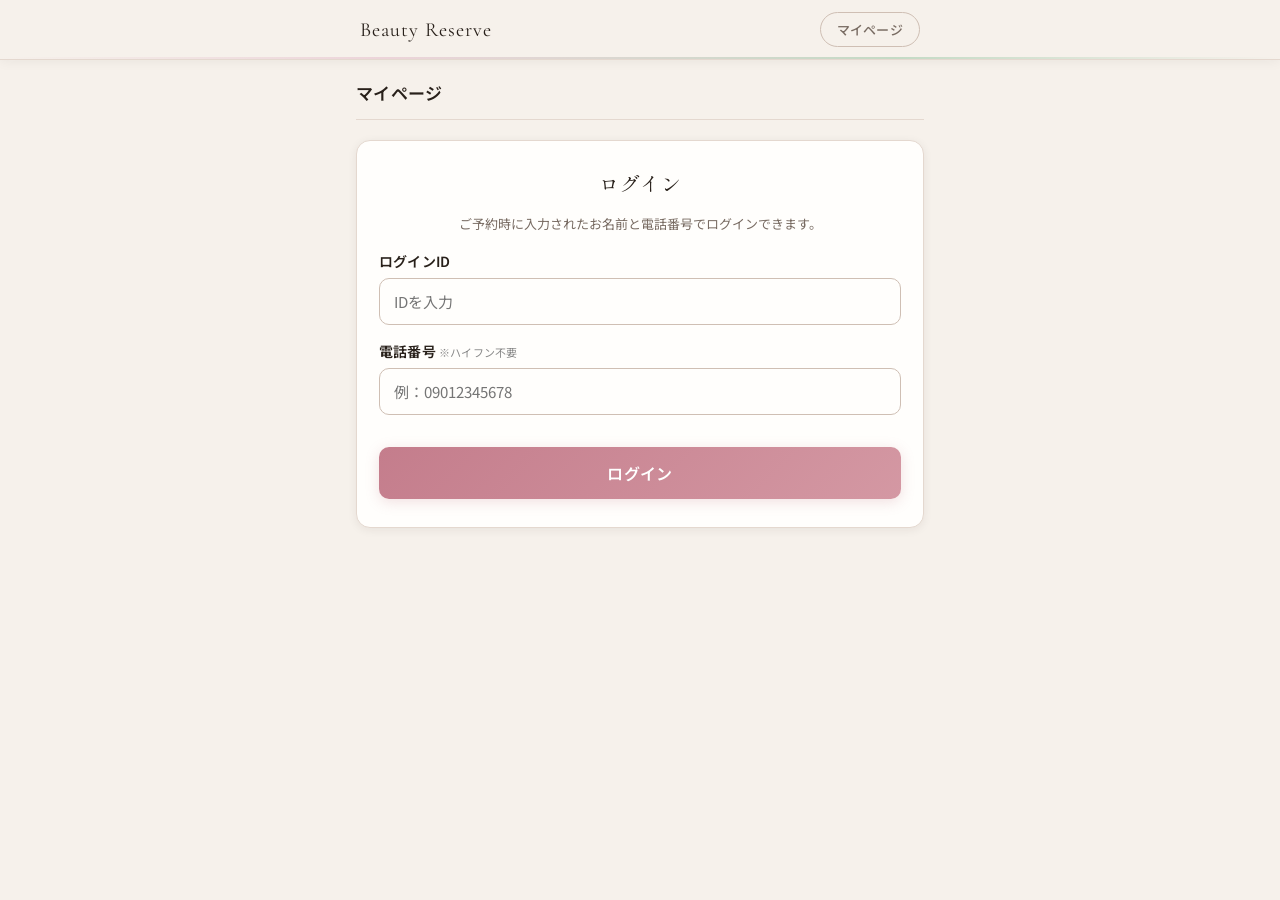
==== commit 7fd297d4: "update: LP・管理画面・チラシの各種改善と機能追加 Co-Authored-By: Claude Sonnet 4.6 <noreply@anthropic.com>" ====
--- a/index.html
+++ b/index.html
@@ -5,11 +5,11 @@
     <meta charset="UTF-8">
     <meta name="viewport"
         content="width=device-width, initial-scale=1.0, maximum-scale=1.0, user-scalable=no, viewport-fit=cover">
-    <meta name="description" content="ネイルサロン・美容室の予約管理アプリ。オンラインで簡単に予約できます。">
-    <title>Beauty Reserve - ネイルサロン予約</title>
+    <meta name="description" content="美容室・ヘアサロンの予約管理アプリ。オンラインで簡単に予約できます。">
+    <title>Beauty Reserve - 美容室予約</title>
     <link rel="preconnect" href="https://fonts.googleapis.com">
     <link rel="preconnect" href="https://fonts.gstatic.com" crossorigin>
-    <link href="https://fonts.googleapis.com/css2?family=Noto+Sans+JP:wght@300;400;500;600;700&display=swap"
+    <link href="https://fonts.googleapis.com/css2?family=Cormorant+Garamond:ital,wght@0,300;0,400;0,500;1,300;1,400&family=Shippori+Mincho:wght@400;500;600&family=Noto+Sans+JP:wght@300;400;500;600;700&display=swap"
         rel="stylesheet">
 
 
@@ -21,7 +21,7 @@
     <!-- Notification Permission Banner -->
     <div id="notification-banner" class="notification-banner hidden">
         <div class="notification-banner-inner">
-            <span class="notification-banner-icon">🔔</span>
+            <span class="notification-banner-icon">お知らせ</span>
             <p>施術後の次回予約通知を受け取るには、通知を許可してください</p>
             <button id="btn-allow-notification" class="btn-allow">許可する</button>
             <button id="btn-dismiss-notification" class="btn-dismiss">あとで</button>
@@ -33,7 +33,7 @@
 
     <!-- In-App Notification Bell -->
     <div id="notification-bell" class="notification-bell hidden" title="通知があります">
-        <span class="bell-icon">🔔</span>
+        <span class="bell-icon">お知らせ</span>
         <span id="notification-badge" class="notification-badge hidden">0</span>
     </div>
     <div id="notification-panel" class="notification-panel hidden">
@@ -61,17 +61,19 @@
         <div class="step-bar-inner">
             <div class="step" data-step="menu"><span class="step-num">1</span><span class="step-label">メニュー</span></div>
             <div class="step-line"></div>
-            <div class="step" data-step="datetime"><span class="step-num">2</span><span class="step-label">日時</span>
-            </div>
-            <div class="step-line"></div>
-            <div class="step" data-step="info"><span class="step-num">3</span><span class="step-label">情報</span></div>
-            <div class="step-line"></div>
-            <div class="step" data-step="note"><span class="step-num">4</span><span class="step-label">備考</span></div>
-            <div class="step-line"></div>
-            <div class="step" data-step="confirm"><span class="step-num">5</span><span class="step-label">確認</span>
-            </div>
-            <div class="step-line"></div>
-            <div class="step" data-step="done"><span class="step-num">6</span><span class="step-label">完了</span></div>
+            <div class="step" data-step="staff"><span class="step-num">2</span><span class="step-label">指名</span></div>
+            <div class="step-line"></div>
+            <div class="step" data-step="datetime"><span class="step-num">3</span><span class="step-label">日時</span>
+            </div>
+            <div class="step-line"></div>
+            <div class="step" data-step="info"><span class="step-num">4</span><span class="step-label">情報</span></div>
+            <div class="step-line"></div>
+            <div class="step" data-step="note"><span class="step-num">5</span><span class="step-label">備考</span></div>
+            <div class="step-line"></div>
+            <div class="step" data-step="confirm"><span class="step-num">6</span><span class="step-label">確認</span>
+            </div>
+            <div class="step-line"></div>
+            <div class="step" data-step="done"><span class="step-num">7</span><span class="step-label">完了</span></div>
         </div>
     </div>
 
@@ -80,22 +82,29 @@
 
         <!-- TOP: Shop info + Menu list -->
         <section id="screen-top" class="screen active">
-            <div class="shop-card">
+            <div class="shop-card fade-in-up">
                 <div class="shop-card-header">
                     <h2 id="shop-name">サロン名</h2>
                 </div>
                 <div class="shop-card-body">
-                    <div class="shop-info-row"><span class="info-icon">📍</span><span id="shop-address">住所</span></div>
-                    <div class="shop-info-row"><span class="info-icon">📞</span><span id="shop-phone">電話番号</span></div>
-                    <div class="shop-info-row"><span class="info-icon">🕐</span><span id="shop-hours">営業時間</span></div>
-                    <div class="shop-info-row"><span class="info-icon">📅</span><span id="shop-holidays">定休日</span>
-                    </div>
-                    <div class="shop-info-row"><span class="info-icon">📝</span><span id="shop-rules">予約ルール</span></div>
-                </div>
-            </div>
-            <button type="button" id="btn-to-gallery" class="btn-secondary btn-full"
-                style="margin-bottom:20px;background:#FF6B81;color:#fff;border:none;font-weight:bold;width:100%;display:block;cursor:pointer;">💅
-                デザインから探す</button>
+                    <div class="shop-info-row"><span class="info-icon"><svg width="16" height="16" viewBox="0 0 24 24" fill="none" stroke="currentColor" stroke-width="1.5" stroke-linecap="round" stroke-linejoin="round"><path d="M21 10c0 7-9 13-9 13s-9-6-9-13a9 9 0 0 1 18 0z"></path><circle cx="12" cy="10" r="3"></circle></svg></span><span id="shop-address">住所</span></div>
+                    <div class="shop-info-row"><span class="info-icon"><svg width="16" height="16" viewBox="0 0 24 24" fill="none" stroke="currentColor" stroke-width="1.5" stroke-linecap="round" stroke-linejoin="round"><path d="M22 16.92v3a2 2 0 0 1-2.18 2 19.79 19.79 0 0 1-8.63-3.07 19.5 19.5 0 0 1-6-6 19.79 19.79 0 0 1-3.07-8.67A2 2 0 0 1 4.11 2h3a2 2 0 0 1 2 1.72 12.84 12.84 0 0 0 .7 2.81 2 2 0 0 1-.45 2.11L8.09 9.91a16 16 0 0 0 6 6l1.27-1.27a2 2 0 0 1 2.11-.45 12.84 12.84 0 0 0 2.81.7A2 2 0 0 1 22 16.92z"></path></svg></span><span id="shop-phone">電話番号</span></div>
+                    <div class="shop-info-row"><span class="info-icon"><svg width="16" height="16" viewBox="0 0 24 24" fill="none" stroke="currentColor" stroke-width="1.5" stroke-linecap="round" stroke-linejoin="round"><circle cx="12" cy="12" r="10"></circle><polyline points="12 6 12 12 16 14"></polyline></svg></span><span id="shop-hours">営業時間</span></div>
+                    <div class="shop-info-row"><span class="info-icon"><svg width="16" height="16" viewBox="0 0 24 24" fill="none" stroke="currentColor" stroke-width="1.5" stroke-linecap="round" stroke-linejoin="round"><rect x="3" y="4" width="18" height="18" rx="2" ry="2"></rect><line x1="16" y1="2" x2="16" y2="6"></line><line x1="8" y1="2" x2="8" y2="6"></line><line x1="3" y1="10" x2="21" y2="10"></line></svg></span><span id="shop-holidays">定休日</span>
+                    </div>
+                    <div class="shop-info-row"><span class="info-icon"><svg width="16" height="16" viewBox="0 0 24 24" fill="none" stroke="currentColor" stroke-width="1.5" stroke-linecap="round" stroke-linejoin="round"><path d="M14 2H6a2 2 0 0 0-2 2v16a2 2 0 0 0 2 2h12a2 2 0 0 0 2-2V8z"></path><polyline points="14 2 14 8 20 8"></polyline><line x1="16" y1="13" x2="8" y2="13"></line><line x1="16" y1="17" x2="8" y2="17"></line><polyline points="10 9 9 9 8 9"></polyline></svg></span><span id="shop-rules">予約ルール</span></div>
+                </div>
+            </div>
+            <div id="recent-history-section" style="display: none;">
+                <h2 class="section-title fade-in-up">最近の来店履歴</h2>
+                <div class="history-carousel fade-in-up" id="history-carousel">
+                    <!-- Javascript will inject history cards here -->
+                </div>
+            </div>
+
+            <button type="button" id="btn-to-gallery" class="btn-primary btn-full fade-in-up"
+                style="margin-bottom:20px;">
+                スタイルから探す</button>
             <h2 class="section-title">メニュー一覧</h2>
             <div id="menu-list" class="menu-list"></div>
         </section>
@@ -104,9 +113,23 @@
         <section id="screen-gallery" class="screen">
             <div class="screen-header">
                 <button class="btn-back" id="btn-back-gallery">← TOPへ</button>
-                <h2>デザインギャラリー</h2>
+                <h2>スタイルギャラリー</h2>
             </div>
             <div class="gallery-grid" id="gallery-grid"></div>
+        </section>
+
+        <!-- STAFF SELECTION -->
+        <section id="screen-staff" class="screen">
+            <div class="screen-header">
+                <button class="btn-back" id="btn-back-staff">← 戻る</button>
+                <h2>スタッフを指名</h2>
+            </div>
+            <div id="selected-menu-for-staff" class="selected-summary"></div>
+            <div class="staff-selection-grid" id="staff-selection-grid">
+                <!-- Javascript will inject staff items here -->
+            </div>
+            <!-- Skip button / no staff chosen -->
+            <button type="button" id="btn-staff-none" class="btn-secondary btn-full" style="margin-top:20px;">指名なしで次へ（＋0円）</button>
         </section>
 
         <!-- DATETIME: Combined date + time (HPB-style weekly grid) -->
@@ -177,9 +200,9 @@
                 <p class="note-hint">よくあるご要望（タップで追加）</p>
                 <div class="note-chips">
                     <button class="chip" data-text="静かに過ごしたい">静かに過ごしたい</button>
-                    <button class="chip" data-text="デザイン相談したい">デザイン相談したい</button>
+                    <button class="chip" data-text="髪型を相談したい">髪型を相談したい</button>
                     <button class="chip" data-text="時間に余裕を持ちたい">時間に余裕を持ちたい</button>
-                    <button class="chip" data-text="アレルギーがあります">アレルギーがあります</button>
+                    <button class="chip" data-text="薬剤に敏感です">薬剤に敏感です</button>
                     <button class="chip" data-text="初めてなので丁寧にお願いします">初めてなので丁寧に</button>
                     <button class="chip" data-text="駐車場を利用したい">駐車場を利用したい</button>
                 </div>
@@ -194,26 +217,27 @@
 
         <!-- CONFIRM -->
         <section id="screen-confirm" class="screen">
-            <div class="screen-header">
+            <div class="screen-header fade-in-up">
                 <button class="btn-back" id="btn-back-confirm">← 戻る</button>
                 <h2>予約内容の確認</h2>
             </div>
-            <div class="confirm-card">
-                <div class="confirm-section">
-                    <h3>📍 店舗</h3>
+            <div class="confirm-card fade-in-up">
+                <div class="confirm-section">
+                    <h3>店舗</h3>
                     <p id="confirm-shop"></p>
                 </div>
                 <div class="confirm-section">
-                    <h3>💅 メニュー</h3>
+                    <h3>メニュー</h3>
                     <p id="confirm-menu"></p>
+                    <p id="confirm-staff" style="margin-top:4px;"></p>
                     <p id="confirm-duration-price" class="sub-info"></p>
                 </div>
                 <div class="confirm-section">
-                    <h3>📅 日時</h3>
+                    <h3>日時</h3>
                     <p id="confirm-datetime"></p>
                 </div>
                 <div class="confirm-section">
-                    <h3>👤 お客様情報</h3>
+                    <h3>お客様情報</h3>
                     <p id="confirm-name"></p>
                     <p id="confirm-phone"></p>
                     <p id="confirm-email"></p>
@@ -221,7 +245,7 @@
                     <p id="confirm-visit"></p>
                 </div>
                 <div class="confirm-section">
-                    <h3>📝 備考</h3>
+                    <h3>備考</h3>
                     <p id="confirm-note"></p>
                 </div>
             </div>
@@ -230,25 +254,18 @@
 
         <!-- DONE -->
         <section id="screen-done" class="screen">
-            <div class="done-container">
+            <div class="done-container fade-in-up">
                 <div class="celebration-confetti"></div>
-                <div class="done-icon pop-animation">🎉</div>
+                <div class="done-icon pop-animation"></div>
                 <h2>予約が完了しました！</h2>
-                <p class="done-message">ご来店お待ちしております♪</p>
+                <p class="done-message">ご来店お待ちしております</p>
                 <div id="done-summary" class="done-summary"></div>
-                <button type="button" id="btn-download-ics" class="btn-secondary btn-full">📅 カレンダーに追加（.ics）</button>
+                <button type="button" id="btn-download-ics" class="btn-secondary btn-full">カレンダーに追加（.ics）</button>
                 <button type="button" id="btn-back-top" class="btn-primary btn-full">トップに戻る</button>
             </div>
         </section>
 
-        <!-- GALLERY -->
-        <section id="screen-gallery" class="screen">
-            <div class="screen-header">
-                <button class="btn-back" id="btn-back-gallery">← トップへ</button>
-                <h2>デザインギャラリー</h2>
-            </div>
-            <div class="gallery-grid" id="gallery-grid"></div>
-        </section>
+        <!-- GALLERY (Mobile fix just in case) -->
 
         <!-- MYPAGE -->
         <section id="screen-mypage" class="screen">
--- a/styles.css
+++ b/styles.css
@@ -1,33 +1,45 @@
 /* ============================
-   Beauty Reserve - HPB Style
+   Beauty Reserve - Botanical Spring
    ============================ */
 
 /* --- CSS Variables --- */
 :root {
-    --primary: #FF6B81;
-    --primary-dark: #e8556b;
-    --primary-light: #FFB3BD;
-    --primary-gradient: linear-gradient(135deg, #FF6B81, #FF8E9E);
-    --success: #4CAF50;
-    --success-light: #E8F5E9;
-    --danger: #F44336;
-    --danger-light: #FFEBEE;
-    --warning: #FF9800;
-    --bg: #F8F9FA;
-    --bg-card: #FFFFFF;
-    --text: #333333;
-    --text-secondary: #777777;
-    --text-light: #BBBBBB;
-    --border: #EEEEEE;
-    --border-dark: #DDDDDD;
-    --shadow-sm: 0 1px 4px rgba(0, 0, 0, 0.06);
-    --shadow-md: 0 4px 16px rgba(0, 0, 0, 0.08);
-    --radius-sm: 8px;
-    --radius-md: 12px;
-    --radius-lg: 16px;
+    /* Botanical Spring Palette */
+    --primary: #C47D8C;
+    --primary-dark: #A56070;
+    --primary-light: #ECD4D9;
+    --primary-gradient: linear-gradient(135deg, #C47D8C 0%, #D498A3 100%);
+
+    --accent: #7B9E7E;
+    --accent-light: #C4DAC5;
+
+    --success: #6E9E6E;
+    --success-light: #EAF4EA;
+    --danger: #C26060;
+    --danger-light: #FAE8E8;
+    --warning: #D28040;
+
+    --bg: #F6F1EB;
+    --bg-card: #FFFEFC;
+
+    --text: #28201A;
+    --text-secondary: #786B62;
+    --text-light: #B5A59A;
+
+    --border: #E4D8CF;
+    --border-dark: #CFBFB4;
+
+    --shadow-sm: 0 2px 10px rgba(42, 32, 26, 0.07);
+    --shadow-md: 0 6px 28px rgba(42, 32, 26, 0.10);
+
+    --radius-sm: 10px;
+    --radius-md: 14px;
+    --radius-lg: 20px;
     --radius-full: 9999px;
+
     --font: 'Noto Sans JP', 'Hiragino Kaku Gothic ProN', 'Meiryo', sans-serif;
-    --header-h: 56px;
+    --font-serif: 'Cormorant Garamond', 'Shippori Mincho', serif;
+    --header-h: 60px;
 }
 
 /* --- Reset --- */
@@ -56,6 +68,19 @@
 /* --- Utilities --- */
 .hidden {
     display: none !important;
+}
+
+/* --- Scroll Animation (Elegant style) --- */
+.fade-in-up {
+    opacity: 0;
+    transform: translateY(24px) scale(0.99);
+    transition: opacity 1.2s cubic-bezier(0.25, 1, 0.5, 1), transform 1.2s cubic-bezier(0.25, 1, 0.5, 1);
+    will-change: opacity, transform;
+}
+
+.fade-in-up.is-visible {
+    opacity: 1;
+    transform: translateY(0) scale(1);
 }
 
 
@@ -67,9 +92,23 @@
     right: 0;
     height: calc(var(--header-h) + env(safe-area-inset-top, 0px));
     padding-top: env(safe-area-inset-top, 0px);
-    background: linear-gradient(135deg, #FF6B81 0%, #FF8E9E 100%);
+    background: var(--bg);
     z-index: 100;
-    box-shadow: 0 2px 8px rgba(255, 107, 129, 0.25);
+    border-bottom: 1px solid var(--border);
+    box-shadow: 0 1px 12px rgba(42, 32, 26, 0.06);
+    position: fixed;
+}
+
+/* Botanical gradient accent line at bottom of header */
+.app-header::after {
+    content: '';
+    position: absolute;
+    bottom: 0;
+    left: 0;
+    right: 0;
+    height: 2px;
+    background: linear-gradient(90deg, transparent 0%, var(--primary-light) 30%, var(--accent-light) 70%, transparent 100%);
+    pointer-events: none;
 }
 
 .header-inner {
@@ -79,7 +118,7 @@
     display: flex;
     align-items: center;
     justify-content: space-between;
-    padding: 0 16px;
+    padding: 0 20px;
 }
 
 .header-logo {
@@ -91,28 +130,33 @@
 }
 
 .header-logo h1 {
-    font-size: 18px;
-    font-weight: 700;
-    color: #fff;
-    letter-spacing: 0.5px;
+    font-size: 20px;
+    font-weight: 400;
+    font-family: var(--font-serif);
+    color: var(--text);
+    letter-spacing: 1px;
 }
 
 .btn-header-action {
-    background: rgba(255, 255, 255, 0.25);
-    color: #fff;
-    border: 1px solid rgba(255, 255, 255, 0.4);
+    background: transparent;
+    color: var(--text-secondary);
+    border: 1px solid var(--border-dark);
     border-radius: var(--radius-full);
-    padding: 8px 16px;
+    padding: 7px 16px;
     font-size: 13px;
-    font-weight: 600;
+    font-weight: 500;
     font-family: var(--font);
     cursor: pointer;
-    transition: all 0.2s;
+    transition: all 0.2s ease;
     -webkit-tap-highlight-color: transparent;
-}
-
-.btn-header-action:active {
-    background: rgba(255, 255, 255, 0.4);
+    letter-spacing: 0.3px;
+}
+
+.btn-header-action:active,
+.btn-header-action:hover {
+    background: var(--primary-light);
+    border-color: var(--primary-light);
+    color: var(--primary-dark);
 }
 
 /* --- Step Bar --- */
@@ -121,10 +165,10 @@
     top: calc(var(--header-h) + env(safe-area-inset-top, 0px));
     left: 0;
     right: 0;
-    background: #fff;
+    background: var(--bg-card);
     z-index: 90;
     border-bottom: 1px solid var(--border);
-    box-shadow: 0 1px 4px rgba(0, 0, 0, 0.04);
+    box-shadow: 0 1px 6px rgba(42, 32, 26, 0.04);
     height: 52px;
 }
 
@@ -157,14 +201,15 @@
     width: 24px;
     height: 24px;
     border-radius: 50%;
-    background: var(--border);
+    background: transparent;
+    border: 1.5px solid var(--border-dark);
     color: var(--text-light);
     font-size: 11px;
-    font-weight: 700;
+    font-weight: 600;
     display: flex;
     align-items: center;
     justify-content: center;
-    transition: all 0.3s;
+    transition: all 0.35s cubic-bezier(0.4, 0, 0.2, 1);
 }
 
 .step-label {
@@ -172,12 +217,14 @@
     color: var(--text-light);
     font-weight: 500;
     white-space: nowrap;
+    transition: color 0.3s ease;
 }
 
 .step.active .step-num {
     background: var(--primary);
+    border-color: var(--primary);
     color: #fff;
-    box-shadow: 0 2px 8px rgba(255, 107, 129, 0.4);
+    box-shadow: 0 2px 8px rgba(196, 125, 140, 0.35);
 }
 
 .step.active .step-label {
@@ -186,34 +233,36 @@
 }
 
 .step.completed .step-num {
-    background: var(--success);
+    background: var(--accent);
+    border-color: var(--accent);
     color: #fff;
 }
 
 .step.completed .step-label {
-    color: var(--success);
+    color: var(--accent);
 }
 
 .step-line {
     flex: 0 1 16px;
-    height: 2px;
+    height: 1.5px;
     background: var(--border);
     min-width: 4px;
     max-width: 24px;
     margin-top: -10px;
+    transition: background 0.3s ease;
 }
 
 /* --- Main Content --- */
 .main-content {
     max-width: 600px;
     margin: 0 auto;
-    padding: calc(var(--header-h) + env(safe-area-inset-top, 0px) + 16px) 16px 32px;
+    padding: calc(var(--header-h) + env(safe-area-inset-top, 0px) + 20px) 16px 36px;
     position: relative;
     z-index: 1;
 }
 
 .main-content.has-steps {
-    padding-top: calc(var(--header-h) + env(safe-area-inset-top, 0px) + 52px + 16px);
+    padding-top: calc(var(--header-h) + env(safe-area-inset-top, 0px) + 52px + 20px);
 }
 
 /* --- Screen Sections --- */
@@ -221,13 +270,27 @@
     display: none;
     position: relative;
     z-index: 1;
+    padding-bottom: 80px;
 }
 
 .screen.active {
     display: block;
-    animation: fadeIn 0.3s ease;
-}
-
+    animation: screenFadeIn 0.42s cubic-bezier(0.4, 0, 0.2, 1);
+}
+
+@keyframes screenFadeIn {
+    from {
+        opacity: 0;
+        transform: translateY(14px);
+    }
+
+    to {
+        opacity: 1;
+        transform: translateY(0);
+    }
+}
+
+/* Legacy alias */
 @keyframes fadeIn {
     from {
         opacity: 0;
@@ -244,25 +307,39 @@
     display: flex;
     align-items: center;
     gap: 12px;
-    margin-bottom: 16px;
+    margin-bottom: 20px;
+    padding-bottom: 14px;
+    border-bottom: 1px solid var(--border);
 }
 
 .screen-header h2 {
-    font-size: 18px;
-    font-weight: 700;
+    font-size: 17px;
+    font-weight: 600;
+    color: var(--text);
+    flex: 1;
+    letter-spacing: 0.3px;
 }
 
 .btn-back {
     background: none;
-    border: none;
-    color: var(--primary);
-    font-size: 14px;
-    font-weight: 600;
+    border: 1px solid var(--border-dark);
+    border-radius: var(--radius-full);
+    color: var(--text-secondary);
+    font-size: 13px;
+    font-weight: 500;
     font-family: var(--font);
     cursor: pointer;
     white-space: nowrap;
-    padding: 8px 0;
+    padding: 7px 14px;
+    transition: all 0.2s ease;
     -webkit-tap-highlight-color: transparent;
+}
+
+.btn-back:active,
+.btn-back:hover {
+    background: var(--primary-light);
+    border-color: var(--primary-light);
+    color: var(--primary-dark);
 }
 
 /* --- Shop Card --- */
@@ -273,19 +350,40 @@
     overflow: hidden;
     margin-bottom: 24px;
     border: 1px solid var(--border);
+    transition: box-shadow 0.3s ease;
 }
 
 .shop-card-header {
-    background: linear-gradient(135deg, #FFF0F2 0%, #FFF5F6 100%);
-    padding: 16px 20px;
+    background: linear-gradient(135deg, #F2EDE6 0%, #F6F1EC 100%);
+    padding: 18px 20px;
     display: flex;
     align-items: center;
     gap: 10px;
+    position: relative;
+    border-bottom: 1px solid var(--border);
+}
+
+/* Decorative petal motif */
+.shop-card-header::after {
+    content: '';
+    position: absolute;
+    right: 20px;
+    top: 50%;
+    transform: translateY(-50%);
+    width: 36px;
+    height: 36px;
+    background: radial-gradient(ellipse at center, var(--primary-light) 0%, transparent 70%);
+    border-radius: 50%;
+    opacity: 0.7;
+    pointer-events: none;
 }
 
 .shop-card-header h2 {
-    font-size: 20px;
-    font-weight: 700;
+    font-size: 19px;
+    font-weight: 600;
+    font-family: var(--font-serif);
+    color: var(--text);
+    letter-spacing: 0.5px;
 }
 
 .shop-card-body {
@@ -301,19 +399,24 @@
     gap: 10px;
     font-size: 14px;
     color: var(--text);
+    line-height: 1.5;
 }
 
 .info-icon {
     flex-shrink: 0;
-    font-size: 16px;
+    font-size: 15px;
+    line-height: 1.5;
 }
 
 /* --- Section Title --- */
 .section-title {
-    font-size: 18px;
-    font-weight: 700;
-    margin-bottom: 12px;
-    padding-left: 4px;
+    font-size: 17px;
+    font-weight: 600;
+    margin-bottom: 14px;
+    padding-left: 2px;
+    color: var(--text);
+    font-family: var(--font-serif);
+    letter-spacing: 0.3px;
 }
 
 /* --- Menu List --- */
@@ -327,15 +430,23 @@
     background: var(--bg-card);
     border-radius: var(--radius-md);
     box-shadow: var(--shadow-sm);
-    padding: 16px;
+    padding: 18px;
     border: 1px solid var(--border);
-    transition: transform 0.15s, box-shadow 0.15s;
+    border-left: 3px solid var(--primary-light);
+    transition: transform 0.25s ease, box-shadow 0.25s ease, border-left-color 0.25s ease;
     position: relative;
     overflow: hidden;
 }
 
+.menu-card:hover {
+    border-left-color: var(--primary);
+    box-shadow: var(--shadow-md);
+    transform: translateY(-1px);
+}
+
 .menu-card:active {
-    transform: scale(0.98);
+    transform: scale(0.985);
+    box-shadow: var(--shadow-sm);
 }
 
 .menu-card-top {
@@ -348,33 +459,35 @@
 
 .menu-name {
     font-size: 16px;
-    font-weight: 700;
+    font-weight: 600;
     color: var(--text);
+    letter-spacing: 0.2px;
 }
 
 .popular-badge {
-    background: linear-gradient(135deg, #FFD700, #FFA500);
+    background: linear-gradient(135deg, #D4A840, #C48830);
     color: #fff;
     font-size: 10px;
     font-weight: 700;
-    padding: 3px 8px;
+    padding: 3px 9px;
     border-radius: var(--radius-full);
     white-space: nowrap;
-    box-shadow: 0 1px 4px rgba(255, 165, 0, 0.3);
+    box-shadow: 0 1px 4px rgba(196, 136, 48, 0.3);
+    letter-spacing: 0.3px;
 }
 
 .menu-desc {
     font-size: 13px;
     color: var(--text-secondary);
     margin-bottom: 12px;
-    line-height: 1.5;
+    line-height: 1.6;
 }
 
 .menu-meta {
     display: flex;
     align-items: center;
     gap: 16px;
-    margin-bottom: 12px;
+    margin-bottom: 14px;
 }
 
 .menu-duration,
@@ -396,17 +509,23 @@
     border: none;
     border-radius: var(--radius-sm);
     padding: 12px;
-    font-size: 15px;
+    font-size: 14px;
     font-weight: 600;
     font-family: var(--font);
     cursor: pointer;
-    transition: transform 0.15s, box-shadow 0.15s;
-    box-shadow: 0 2px 8px rgba(255, 107, 129, 0.25);
+    transition: transform 0.2s ease, box-shadow 0.2s ease;
+    box-shadow: 0 3px 12px rgba(196, 125, 140, 0.22);
+    letter-spacing: 0.3px;
+}
+
+.btn-select-menu:hover {
+    transform: translateY(-1px);
+    box-shadow: 0 5px 18px rgba(196, 125, 140, 0.32);
 }
 
 .btn-select-menu:active {
     transform: scale(0.97);
-    box-shadow: 0 1px 4px rgba(255, 107, 129, 0.2);
+    box-shadow: 0 1px 6px rgba(196, 125, 140, 0.2);
 }
 
 /* --- Selected Summary (breadcrumb) --- */
@@ -417,10 +536,188 @@
     padding: 10px 14px;
     font-size: 13px;
     font-weight: 500;
-    margin-bottom: 16px;
+    margin-bottom: 18px;
     display: flex;
     align-items: center;
     gap: 8px;
+    border-left: 3px solid var(--primary);
+}
+
+/* --- Staff Selection Grid --- */
+.staff-selection-grid {
+    display: grid;
+    grid-template-columns: 1fr;
+    gap: 14px;
+    margin-bottom: 24px;
+}
+
+.staff-selection-card {
+    background: var(--bg-card);
+    border: 1px solid var(--border);
+    border-radius: var(--radius-md);
+    padding: 16px;
+    display: flex;
+    align-items: center;
+    gap: 16px;
+    box-shadow: var(--shadow-sm);
+    transition: transform 0.25s ease, box-shadow 0.25s ease, border-color 0.25s ease;
+    cursor: pointer;
+}
+
+.staff-selection-card:hover {
+    border-color: var(--primary-light);
+    box-shadow: var(--shadow-md);
+    transform: translateY(-1px);
+}
+
+.staff-selection-card:active {
+    transform: scale(0.985);
+}
+
+.staff-selection-card.selected {
+    border-color: var(--primary);
+    background: linear-gradient(135deg, #FCF5F6 0%, #FFFDF9 100%);
+    box-shadow: 0 2px 12px rgba(196, 125, 140, 0.15);
+}
+
+.staff-selection-avatar {
+    width: 64px;
+    height: 64px;
+    border-radius: 50%;
+    object-fit: cover;
+    border: 2px solid var(--border);
+    transition: border-color 0.25s ease;
+}
+
+.staff-selection-card.selected .staff-selection-avatar {
+    border-color: var(--primary-light);
+}
+
+.staff-selection-info {
+    flex: 1;
+}
+
+.staff-selection-name {
+    font-size: 15px;
+    font-weight: 600;
+    color: var(--text);
+    margin-bottom: 4px;
+    letter-spacing: 0.2px;
+}
+
+.staff-selection-fee {
+    font-size: 13px;
+    color: var(--primary);
+    font-weight: 600;
+}
+
+.staff-selection-desc {
+    font-size: 12px;
+    color: var(--text-secondary);
+    margin-top: 6px;
+    line-height: 1.5;
+    display: -webkit-box;
+    -webkit-line-clamp: 2;
+    line-clamp: 2;
+    -webkit-box-orient: vertical;
+    overflow: hidden;
+}
+
+/* --- History Carousel --- */
+.history-carousel {
+    display: flex;
+    overflow-x: auto;
+    gap: 16px;
+    padding-bottom: 20px;
+    margin-bottom: 8px;
+    scroll-snap-type: x mandatory;
+    -webkit-overflow-scrolling: touch;
+}
+
+.history-carousel::-webkit-scrollbar {
+    display: none;
+}
+
+.history-carousel-card {
+    flex: 0 0 85%;
+    background: var(--bg-card);
+    border-radius: var(--radius-md);
+    box-shadow: var(--shadow-sm);
+    border: 1px solid var(--border);
+    padding: 16px;
+    scroll-snap-align: center;
+    position: relative;
+    display: flex;
+    flex-direction: column;
+    gap: 12px;
+}
+
+.history-carousel-header {
+    display: flex;
+    justify-content: space-between;
+    align-items: center;
+    border-bottom: 1px dashed var(--border);
+    padding-bottom: 8px;
+}
+
+.history-date {
+    font-size: 13px;
+    color: var(--text-secondary);
+    font-weight: 500;
+}
+
+.history-content {
+    display: flex;
+    flex-direction: column;
+    gap: 6px;
+}
+
+.history-menu-name {
+    font-weight: 600;
+    color: var(--text);
+    font-size: 15px;
+}
+
+.history-staff-name {
+    font-size: 13px;
+    color: var(--text-secondary);
+}
+
+.btn-rebook {
+    background: var(--bg-card);
+    border: 1px solid var(--primary);
+    color: var(--primary);
+    border-radius: var(--radius-sm);
+    padding: 10px;
+    font-size: 13px;
+    font-weight: 600;
+    cursor: pointer;
+    text-align: center;
+    transition: all 0.2s ease;
+    margin-top: auto;
+}
+
+.btn-rebook:active {
+    background: var(--primary-light);
+}
+
+.btn-select-staff {
+    background: var(--primary-gradient);
+    color: #fff;
+    border: none;
+    border-radius: var(--radius-full);
+    padding: 8px 16px;
+    font-size: 13px;
+    font-weight: 600;
+    cursor: pointer;
+    box-shadow: 0 2px 8px rgba(196, 125, 140, 0.22);
+    transition: all 0.2s ease;
+    white-space: nowrap;
+}
+
+.btn-select-staff:hover {
+    transform: translateY(-1px);
+    box-shadow: 0 4px 12px rgba(196, 125, 140, 0.32);
 }
 
 /* ====================== */
@@ -438,32 +735,41 @@
     display: flex;
     justify-content: space-between;
     align-items: center;
-    padding: 10px 12px;
-    background: #FFF5F6;
+    padding: 10px 14px;
+    background: linear-gradient(135deg, #F2EDE6 0%, #F5F0EC 100%);
     border-bottom: 1px solid var(--border);
 }
 
 .btn-week-nav {
-    background: none;
+    background: var(--bg-card);
     border: 1px solid var(--border-dark);
     border-radius: var(--radius-sm);
-    padding: 8px 12px;
+    padding: 8px 14px;
     font-size: 12px;
     font-weight: 600;
     font-family: var(--font);
+    color: var(--text-secondary);
+    cursor: pointer;
+    transition: all 0.2s ease;
+    -webkit-tap-highlight-color: transparent;
+    letter-spacing: 0.2px;
+}
+
+.btn-week-nav:hover {
+    background: var(--primary-light);
+    border-color: var(--primary-light);
     color: var(--primary-dark);
-    cursor: pointer;
-    transition: all 0.15s;
-    -webkit-tap-highlight-color: transparent;
 }
 
 .btn-week-nav:active {
     background: var(--primary-light);
+    transform: scale(0.97);
 }
 
 .btn-week-nav:disabled {
     opacity: 0.3;
     cursor: not-allowed;
+    transform: none;
 }
 
 .week-grid-wrapper {
@@ -481,9 +787,9 @@
 }
 
 .wg-corner {
-    background: #f9f9f9;
+    background: #F5EFE8;
     border-right: 1px solid var(--border);
-    border-bottom: 2px solid var(--border-dark);
+    border-bottom: 2px solid var(--border);
     padding: 6px;
     font-size: 11px;
     font-weight: 600;
@@ -495,13 +801,13 @@
 }
 
 .wg-date-header {
-    border-bottom: 2px solid var(--border-dark);
+    border-bottom: 2px solid var(--border);
     border-right: 1px solid var(--border);
     padding: 4px 2px;
     text-align: center;
     font-size: 12px;
     font-weight: 600;
-    background: #f9f9f9;
+    background: #F5EFE8;
     display: flex;
     flex-direction: column;
     align-items: center;
@@ -509,17 +815,17 @@
 }
 
 .wg-date-header.sunday {
-    color: #F44336;
-    background: #FFF5F5;
+    color: #C26060;
+    background: #FDF2F2;
 }
 
 .wg-date-header.saturday {
-    color: #2196F3;
-    background: #F5F9FF;
+    color: #6080C2;
+    background: #F2F4FD;
 }
 
 .wg-date-header.holiday {
-    background: #F5F5F5;
+    background: #F5F0EB;
     color: var(--text-light);
 }
 
@@ -544,7 +850,7 @@
 }
 
 .wg-time-label {
-    background: #f9f9f9;
+    background: #F5EFE8;
     border-right: 1px solid var(--border);
     border-bottom: 1px solid var(--border);
     padding: 6px 8px;
@@ -579,25 +885,27 @@
     display: flex;
     align-items: center;
     justify-content: center;
-    border-radius: 4px;
-    transition: all 0.12s;
+    border-radius: 6px;
+    transition: all 0.18s ease;
     min-height: 32px;
     -webkit-tap-highlight-color: transparent;
 }
 
+/* Available slots: sage green (botanical) */
 .wg-cell-btn.available {
-    color: var(--primary);
+    color: var(--accent);
     font-weight: 700;
 }
 
 .wg-cell-btn.available:hover {
-    background: #FFF0F2;
+    background: var(--accent-light);
+    transform: scale(1.05);
 }
 
 .wg-cell-btn.available:active {
-    background: var(--primary);
+    background: var(--accent);
     color: #fff;
-    transform: scale(0.9);
+    transform: scale(0.92);
 }
 
 .wg-cell-btn.unavailable {
@@ -609,12 +917,12 @@
 .wg-cell-btn.selected {
     background: var(--primary) !important;
     color: #fff !important;
-    border-radius: 6px;
-    box-shadow: 0 2px 8px rgba(255, 107, 129, 0.4);
+    border-radius: 7px;
+    box-shadow: 0 2px 8px rgba(196, 125, 140, 0.35);
 }
 
 .wg-cell.holiday-col {
-    background: #FAFAFA;
+    background: #FAF5EF;
 }
 
 .wg-holiday-text {
@@ -627,7 +935,7 @@
 }
 
 .wg-time-label-right {
-    background: #f9f9f9;
+    background: #F5EFE8;
     border-bottom: 1px solid var(--border);
     padding: 6px 8px;
     font-size: 13px;
@@ -642,19 +950,20 @@
 .form-settings {
     display: flex;
     flex-direction: column;
-    gap: 18px;
+    gap: 20px;
 }
 
 .form-group {
     display: flex;
     flex-direction: column;
-    gap: 6px;
+    gap: 7px;
 }
 
 .form-group label {
     font-size: 14px;
     font-weight: 600;
     color: var(--text);
+    letter-spacing: 0.2px;
 }
 
 .required {
@@ -691,8 +1000,8 @@
     font-size: 15px;
     font-family: var(--font);
     color: var(--text);
-    background: #fff;
-    transition: border-color 0.2s, box-shadow 0.2s;
+    background: var(--bg-card);
+    transition: border-color 0.25s ease, box-shadow 0.25s ease;
     -webkit-appearance: none;
     appearance: none;
 }
@@ -702,13 +1011,13 @@
 textarea:focus {
     outline: none;
     border-color: var(--primary);
-    box-shadow: 0 0 0 3px rgba(255, 107, 129, 0.15);
+    box-shadow: 0 0 0 3px rgba(196, 125, 140, 0.14);
 }
 
 input.error,
 textarea.error {
     border-color: var(--danger);
-    box-shadow: 0 0 0 3px rgba(244, 67, 54, 0.1);
+    box-shadow: 0 0 0 3px rgba(194, 96, 96, 0.1);
 }
 
 .form-error {
@@ -762,11 +1071,12 @@
 .cancel-policy {
     font-size: 12px;
     color: var(--text-secondary);
-    background: #FFF8E1;
+    background: #FBF6EF;
     padding: 10px 12px;
     border-radius: var(--radius-sm);
-    line-height: 1.5;
+    line-height: 1.6;
     margin-top: 4px;
+    border-left: 2px solid var(--border-dark);
 }
 
 .checkbox-row {
@@ -786,6 +1096,7 @@
     font-size: 14px;
     font-weight: 600;
     color: var(--text-secondary);
+    letter-spacing: 0.2px;
 }
 
 .note-chips {
@@ -794,39 +1105,41 @@
     gap: 8px;
 }
 
+/* Chips: botanical green style */
 .chip {
-    background: #FFF5F6;
-    border: 1px solid var(--primary-light);
+    background: #F3F7F3;
+    border: 1px solid var(--accent-light);
     border-radius: var(--radius-full);
     padding: 10px 16px;
     font-size: 14px;
     font-family: var(--font);
-    color: var(--primary-dark);
-    cursor: pointer;
-    transition: all 0.15s;
+    color: #5A8060;
+    cursor: pointer;
+    transition: all 0.2s ease;
     white-space: nowrap;
     position: relative;
     z-index: 1000;
     -webkit-tap-highlight-color: transparent;
     user-select: none;
+    letter-spacing: 0.2px;
 }
 
 .chip:hover {
-    background: #FFE0E6;
+    background: var(--accent-light);
     transform: translateY(-1px);
-    box-shadow: 0 2px 4px rgba(255, 107, 129, 0.2);
+    box-shadow: 0 2px 6px rgba(123, 158, 126, 0.2);
 }
 
 .chip:active {
-    transform: translateY(1px);
+    transform: translateY(0);
     box-shadow: none;
 }
 
 .chip.active {
-    background: var(--primary);
+    background: var(--accent);
     color: #fff;
-    border-color: var(--primary);
-    box-shadow: 0 2px 8px rgba(255, 107, 129, 0.3);
+    border-color: var(--accent);
+    box-shadow: 0 2px 8px rgba(123, 158, 126, 0.3);
 }
 
 .char-count {
@@ -843,54 +1156,95 @@
     border-radius: var(--radius-sm);
     padding: 14px;
     font-size: 16px;
-    font-weight: 700;
+    font-weight: 600;
     font-family: var(--font);
     cursor: pointer;
-    transition: transform 0.15s, box-shadow 0.15s;
-    box-shadow: 0 3px 12px rgba(255, 107, 129, 0.3);
+    transition: transform 0.2s ease, box-shadow 0.2s ease;
+    box-shadow: 0 3px 14px rgba(196, 125, 140, 0.24);
+    letter-spacing: 0.3px;
+}
+
+.btn-primary:hover {
+    transform: translateY(-1px);
+    box-shadow: 0 5px 20px rgba(196, 125, 140, 0.34);
 }
 
 .btn-primary:active {
     transform: scale(0.97);
+    box-shadow: 0 1px 6px rgba(196, 125, 140, 0.2);
 }
 
 .btn-secondary {
-    background: #fff;
+    background: transparent;
     color: var(--primary);
-    border: 2px solid var(--primary);
+    border: 1.5px solid var(--primary-light);
     border-radius: var(--radius-sm);
     padding: 12px;
     font-size: 15px;
     font-weight: 600;
     font-family: var(--font);
     cursor: pointer;
-    transition: all 0.15s;
+    transition: all 0.2s ease;
+    letter-spacing: 0.2px;
+}
+
+.btn-secondary:hover {
+    background: var(--primary-light);
+    border-color: var(--primary-light);
 }
 
 .btn-secondary:active {
-    background: #FFF5F6;
+    background: var(--primary-light);
+    transform: scale(0.98);
+}
+
+/* Gallery / Design button override */
+#btn-to-gallery {
+    background: var(--primary-gradient) !important;
+    color: #fff !important;
+    border: none !important;
+    font-weight: 600 !important;
+    box-shadow: 0 3px 14px rgba(196, 125, 140, 0.24) !important;
+    letter-spacing: 0.3px;
+    border-radius: var(--radius-sm) !important;
+    transition: transform 0.2s ease, box-shadow 0.2s ease !important;
+}
+
+#btn-to-gallery:hover {
+    transform: translateY(-1px) !important;
+    box-shadow: 0 5px 20px rgba(196, 125, 140, 0.34) !important;
 }
 
 .btn-full {
     width: 100%;
+    display: block;
 }
 
 .btn-confirm {
-    font-size: 18px;
+    font-size: 17px;
     padding: 16px;
     margin-top: 16px;
-    animation: pulse 2s infinite;
-}
-
+    animation: softPulse 2.5s ease-in-out infinite;
+}
+
+@keyframes softPulse {
+    0%, 100% {
+        box-shadow: 0 3px 14px rgba(196, 125, 140, 0.24);
+    }
+
+    50% {
+        box-shadow: 0 5px 22px rgba(196, 125, 140, 0.42);
+    }
+}
+
+/* Legacy pulse alias */
 @keyframes pulse {
-
-    0%,
-    100% {
-        box-shadow: 0 3px 12px rgba(255, 107, 129, 0.3);
+    0%, 100% {
+        box-shadow: 0 3px 14px rgba(196, 125, 140, 0.24);
     }
 
     50% {
-        box-shadow: 0 3px 24px rgba(255, 107, 129, 0.5);
+        box-shadow: 0 5px 22px rgba(196, 125, 140, 0.42);
     }
 }
 
@@ -906,52 +1260,114 @@
 .confirm-section {
     padding: 14px 18px;
     border-bottom: 1px solid var(--border);
+    transition: background 0.2s ease;
 }
 
 .confirm-section:last-child {
     border-bottom: none;
 }
 
+.confirm-section:hover {
+    background: #FDFAF6;
+}
+
 .confirm-section h3 {
-    font-size: 13px;
-    font-weight: 600;
-    color: var(--text-secondary);
+    font-size: 12px;
+    font-weight: 600;
+    color: var(--text-light);
     margin-bottom: 6px;
+    letter-spacing: 0.5px;
+    text-transform: uppercase;
 }
 
 .confirm-section p {
     font-size: 15px;
     color: var(--text);
-    line-height: 1.6;
+    line-height: 1.65;
 }
 
 .confirm-section .sub-info {
     font-size: 13px;
     color: var(--text-secondary);
-}
-
-/* --- Done --- */
+    margin-top: 2px;
+}
+
+/* --- Done Screen --- */
 .done-container {
+    position: relative;
     text-align: center;
-    padding: 32px 0;
+    padding: 44px 24px;
     display: flex;
     flex-direction: column;
     gap: 16px;
     align-items: center;
+    background: var(--bg-card);
+    border-radius: var(--radius-lg);
+    box-shadow: 0 6px 32px rgba(42, 32, 26, 0.08);
+    margin: 10px 0;
+    overflow: hidden;
+    border: 1px solid var(--border);
+}
+
+/* Subtle botanical watermark in done container */
+.done-container::before {
+    content: '';
+    position: absolute;
+    top: -30px;
+    right: -30px;
+    width: 140px;
+    height: 140px;
+    background: radial-gradient(ellipse at center, var(--primary-light) 0%, transparent 70%);
+    opacity: 0.5;
+    border-radius: 50%;
+    pointer-events: none;
+}
+
+.done-container::after {
+    content: '';
+    position: absolute;
+    bottom: -20px;
+    left: -20px;
+    width: 100px;
+    height: 100px;
+    background: radial-gradient(ellipse at center, var(--accent-light) 0%, transparent 70%);
+    opacity: 0.4;
+    border-radius: 50%;
+    pointer-events: none;
 }
 
 .done-icon {
-    font-size: 64px;
-    animation: bounceIn 0.6s ease;
-}
-
+    font-size: 60px;
+    animation: bloomIn 0.7s cubic-bezier(0.34, 1.56, 0.64, 1) forwards;
+    position: relative;
+    z-index: 1;
+}
+
+@keyframes bloomIn {
+    0% {
+        transform: scale(0) rotate(-10deg);
+        opacity: 0;
+    }
+
+    60% {
+        transform: scale(1.15) rotate(4deg);
+        opacity: 1;
+    }
+
+    100% {
+        transform: scale(1) rotate(0deg);
+        opacity: 1;
+    }
+}
+
+/* Legacy bounceIn alias */
 @keyframes bounceIn {
     0% {
         transform: scale(0);
     }
 
     50% {
-        transform: scale(1.2);
+        transform: scale(1.15);
     }
 
     100% {
@@ -959,28 +1375,100 @@
     }
 }
 
+.done-icon.pop-animation {
+    animation: bloomIn 0.7s cubic-bezier(0.34, 1.56, 0.64, 1) forwards;
+}
+
 .done-container h2 {
-    font-size: 22px;
-    font-weight: 700;
+    font-size: 21px;
+    font-weight: 600;
     color: var(--text);
+    font-family: var(--font-serif);
+    letter-spacing: 0.5px;
+    position: relative;
+    z-index: 1;
 }
 
 .done-message {
-    font-size: 16px;
+    font-size: 15px;
     color: var(--primary);
     font-weight: 500;
+    position: relative;
+    z-index: 1;
+    letter-spacing: 0.3px;
 }
 
 .done-summary {
-    background: var(--bg-card);
+    background: #FDFAF6;
     border-radius: var(--radius-md);
-    box-shadow: var(--shadow-sm);
+    box-shadow: none;
     border: 1px solid var(--border);
     padding: 16px 20px;
     text-align: left;
     width: 100%;
     font-size: 14px;
-    line-height: 1.8;
+    line-height: 1.85;
+    position: relative;
+    z-index: 1;
+    color: var(--text-secondary);
+}
+
+/* --- Petal Confetti Animation --- */
+.celebration-confetti {
+    position: absolute;
+    top: 0;
+    left: 0;
+    right: 0;
+    bottom: 0;
+    pointer-events: none;
+    overflow: hidden;
+    z-index: 0;
+}
+
+/* Petal shape replaces square confetti */
+.confetti-piece {
+    position: absolute;
+    width: 10px;
+    height: 14px;
+    top: -20px;
+    border-radius: 50% 10% 50% 10%;   /* Asymmetric petal shape */
+    animation: petalFall 3.8s ease-in infinite;
+    opacity: 0.85;
+}
+
+@keyframes petalFall {
+    0% {
+        transform: translateY(-20px) rotate(0deg) translateX(0px);
+        opacity: 0.9;
+    }
+
+    30% {
+        transform: translateY(25%) rotate(100deg) translateX(18px);
+        opacity: 0.85;
+    }
+
+    60% {
+        transform: translateY(60%) rotate(210deg) translateX(-12px);
+        opacity: 0.7;
+    }
+
+    100% {
+        transform: translateY(115%) rotate(340deg) translateX(8px);
+        opacity: 0;
+    }
+}
+
+/* Legacy confetti-fall alias */
+@keyframes confetti-fall {
+    0% {
+        transform: translateY(-100px) rotate(0deg) translateX(0);
+        opacity: 1;
+    }
+
+    100% {
+        transform: translateY(300px) rotate(720deg) translateX(20px);
+        opacity: 0;
+    }
 }
 
 /* ==================== */
@@ -991,7 +1479,7 @@
     border-radius: var(--radius-md);
     box-shadow: var(--shadow-sm);
     border: 1px solid var(--border);
-    padding: 24px 20px;
+    padding: 28px 22px;
     display: flex;
     flex-direction: column;
     gap: 16px;
@@ -999,16 +1487,18 @@
 
 .mypage-login-card h3 {
     font-size: 20px;
-    font-weight: 700;
+    font-weight: 400;
     text-align: center;
     color: var(--text);
+    font-family: var(--font-serif);
+    letter-spacing: 0.5px;
 }
 
 .login-desc {
     font-size: 13px;
     color: var(--text-secondary);
     text-align: center;
-    line-height: 1.5;
+    line-height: 1.6;
 }
 
 .mypage-content.hidden {
@@ -1019,7 +1509,7 @@
     display: flex;
     justify-content: space-between;
     align-items: center;
-    background: linear-gradient(135deg, #FFF0F2, #FFF5F6);
+    background: linear-gradient(135deg, #F2EDE6 0%, #F6F1EC 100%);
     padding: 16px 18px;
     border-radius: var(--radius-md);
     margin-bottom: 20px;
@@ -1028,8 +1518,9 @@
 
 .mypage-user-name {
     font-size: 16px;
-    font-weight: 700;
+    font-weight: 600;
     color: var(--text);
+    letter-spacing: 0.2px;
 }
 
 .btn-logout {
@@ -1042,19 +1533,25 @@
     font-family: var(--font);
     color: var(--text-secondary);
     cursor: pointer;
-    transition: all 0.15s;
+    transition: all 0.2s ease;
+}
+
+.btn-logout:hover {
+    background: var(--bg);
 }
 
 .btn-logout:active {
-    background: #f5f5f5;
+    background: var(--border);
 }
 
 .mypage-section-title {
     font-size: 16px;
-    font-weight: 700;
+    font-weight: 600;
     margin-bottom: 12px;
-    padding-left: 4px;
+    padding-left: 2px;
     color: var(--text);
+    font-family: var(--font-serif);
+    letter-spacing: 0.3px;
 }
 
 .mypage-res-card {
@@ -1063,11 +1560,16 @@
     border: 1px solid var(--border);
     padding: 14px;
     cursor: pointer;
-    transition: transform 0.15s;
+    transition: transform 0.2s ease, box-shadow 0.2s ease;
+}
+
+.mypage-res-card:hover {
+    box-shadow: var(--shadow-sm);
+    transform: translateY(-1px);
 }
 
 .mypage-res-card:active {
-    transform: scale(0.98);
+    transform: scale(0.985);
 }
 
 .mypage-res-top {
@@ -1079,14 +1581,15 @@
 
 .mypage-res-menu {
     font-size: 15px;
-    font-weight: 700;
+    font-weight: 600;
     color: var(--text);
+    letter-spacing: 0.2px;
 }
 
 .mypage-res-info {
     font-size: 13px;
     color: var(--text-secondary);
-    line-height: 1.6;
+    line-height: 1.65;
 }
 
 .mypage-empty {
@@ -1116,12 +1619,13 @@
     font-family: var(--font);
     color: var(--text-secondary);
     cursor: pointer;
-    border-radius: 6px;
-    transition: all 0.2s;
+    border-radius: 8px;
+    transition: all 0.25s ease;
+    letter-spacing: 0.2px;
 }
 
 .admin-tab.active {
-    background: #fff;
+    background: var(--bg-card);
     color: var(--primary);
     box-shadow: var(--shadow-sm);
 }
@@ -1141,13 +1645,14 @@
     border-radius: var(--radius-sm);
     font-size: 14px;
     font-family: var(--font);
-    background: #fff;
-    transition: border-color 0.2s;
+    background: var(--bg-card);
+    transition: border-color 0.25s ease;
 }
 
 .search-input:focus {
     outline: none;
     border-color: var(--primary);
+    box-shadow: 0 0 0 3px rgba(196, 125, 140, 0.12);
 }
 
 .filter-bar {
@@ -1159,22 +1664,29 @@
 }
 
 .filter-btn {
-    padding: 6px 12px;
+    padding: 6px 14px;
     border: 1px solid var(--border-dark);
-    background: #fff;
+    background: var(--bg-card);
     border-radius: var(--radius-full);
     font-size: 12px;
     font-family: var(--font);
     color: var(--text-secondary);
     cursor: pointer;
     white-space: nowrap;
-    transition: all 0.15s;
+    transition: all 0.2s ease;
+    letter-spacing: 0.2px;
+}
+
+.filter-btn:hover {
+    border-color: var(--primary-light);
+    color: var(--primary);
 }
 
 .filter-btn.active {
     background: var(--primary);
     color: #fff;
     border-color: var(--primary);
+    box-shadow: 0 2px 8px rgba(196, 125, 140, 0.22);
 }
 
 .admin-reservation-list {
@@ -1189,11 +1701,16 @@
     border: 1px solid var(--border);
     padding: 14px;
     cursor: pointer;
-    transition: transform 0.15s, box-shadow 0.15s;
+    transition: transform 0.2s ease, box-shadow 0.2s ease;
+}
+
+.admin-res-card:hover {
+    box-shadow: var(--shadow-sm);
+    transform: translateY(-1px);
 }
 
 .admin-res-card:active {
-    transform: scale(0.98);
+    transform: scale(0.985);
 }
 
 .admin-res-top {
@@ -1206,6 +1723,7 @@
 .admin-res-name {
     font-size: 15px;
     font-weight: 600;
+    letter-spacing: 0.2px;
 }
 
 .status-badge {
@@ -1213,11 +1731,12 @@
     font-weight: 700;
     padding: 3px 10px;
     border-radius: var(--radius-full);
+    letter-spacing: 0.3px;
 }
 
 .status-booked {
-    background: #E3F2FD;
-    color: #1976D2;
+    background: #EDF3FD;
+    color: #4A6EB0;
 }
 
 .status-completed {
@@ -1233,19 +1752,19 @@
 .admin-res-info {
     font-size: 13px;
     color: var(--text-secondary);
-    line-height: 1.6;
+    line-height: 1.65;
 }
 
 /* --- Modal --- */
 .modal-overlay {
     position: fixed;
     inset: 0;
-    background: rgba(0, 0, 0, 0.4);
+    background: rgba(40, 32, 26, 0.42);
     z-index: 200;
     display: flex;
     align-items: flex-end;
     justify-content: center;
-    animation: fadeIn 0.2s ease;
+    animation: fadeIn 0.22s ease;
 }
 
 .modal-overlay.hidden {
@@ -1253,13 +1772,13 @@
 }
 
 .modal-content {
-    background: #fff;
+    background: var(--bg-card);
     width: 100%;
     max-width: 600px;
     max-height: 80vh;
     border-radius: var(--radius-lg) var(--radius-lg) 0 0;
     overflow-y: auto;
-    animation: slideUp 0.3s ease;
+    animation: slideUp 0.32s cubic-bezier(0.4, 0, 0.2, 1);
 }
 
 @keyframes slideUp {
@@ -1276,16 +1795,19 @@
     display: flex;
     align-items: center;
     justify-content: space-between;
-    padding: 16px 20px;
+    padding: 18px 20px;
     border-bottom: 1px solid var(--border);
     position: sticky;
     top: 0;
-    background: #fff;
+    background: var(--bg-card);
 }
 
 .modal-header h3 {
     font-size: 16px;
-    font-weight: 700;
+    font-weight: 600;
+    font-family: var(--font-serif);
+    letter-spacing: 0.3px;
+    color: var(--text);
 }
 
 .btn-close-modal {
@@ -1299,6 +1821,12 @@
     display: flex;
     align-items: center;
     justify-content: center;
+    border-radius: 50%;
+    transition: background 0.2s ease;
+}
+
+.btn-close-modal:hover {
+    background: var(--border);
 }
 
 .modal-body {
@@ -1328,6 +1856,7 @@
     text-align: right;
     font-weight: 600;
     word-break: break-all;
+    color: var(--text);
 }
 
 .modal-actions {
@@ -1347,6 +1876,11 @@
     font-weight: 700;
     font-family: var(--font);
     cursor: pointer;
+    transition: all 0.2s ease;
+}
+
+.btn-modal-complete:hover {
+    opacity: 0.88;
 }
 
 .btn-modal-cancel {
@@ -1360,6 +1894,35 @@
     font-weight: 700;
     font-family: var(--font);
     cursor: pointer;
+    transition: all 0.2s ease;
+}
+
+.btn-modal-cancel:hover {
+    background: var(--danger);
+    color: #fff;
+}
+
+.btn-modal-change {
+    background: var(--bg-card);
+    color: var(--primary);
+    border: 1.5px solid var(--primary-light);
+    padding: 12px;
+    border-radius: var(--radius-md);
+    font-weight: 600;
+    flex: 1;
+    font-family: var(--font);
+    font-size: 14px;
+    cursor: pointer;
+    transition: all 0.2s ease;
+}
+
+.btn-modal-change:hover {
+    background: var(--primary-light);
+}
+
+.btn-modal-change:active {
+    background: var(--primary);
+    color: #fff;
 }
 
 /* --- Toast --- */
@@ -1383,13 +1946,14 @@
     font-size: 13px;
     font-weight: 500;
     box-shadow: var(--shadow-md);
-    animation: toastIn 0.3s ease;
+    animation: toastIn 0.3s cubic-bezier(0.4, 0, 0.2, 1);
     line-height: 1.5;
     pointer-events: auto;
+    letter-spacing: 0.2px;
 }
 
 .toast-success {
-    background: #2E7D32;
+    background: #2E6E32;
     color: #fff;
 }
 
@@ -1399,12 +1963,12 @@
 }
 
 .toast-info {
-    background: #333;
+    background: #3A3028;
     color: #fff;
 }
 
 .toast-notification {
-    background: linear-gradient(135deg, #FF6B81, #FF8E9E);
+    background: var(--primary-gradient);
     color: #fff;
     padding: 16px;
     font-size: 14px;
@@ -1445,7 +2009,7 @@
     left: 0;
     right: 0;
     z-index: 150;
-    background: linear-gradient(135deg, #333 0%, #555 100%);
+    background: linear-gradient(135deg, #3A3028 0%, #4E4038 100%);
     color: #fff;
     pointer-events: none;
 }
@@ -1461,20 +2025,18 @@
     display: flex;
     flex-wrap: wrap;
     align-items: center;
-    flex-wrap: wrap;
-    align-items: center;
     gap: 12px;
     pointer-events: auto;
 }
 
 .notification-banner-icon {
-    font-size: 24px;
+    font-size: 22px;
 }
 
 .notification-banner p {
     flex: 1;
     font-size: 13px;
-    line-height: 1.4;
+    line-height: 1.5;
     min-width: 200px;
 }
 
@@ -1488,6 +2050,11 @@
     font-weight: 600;
     font-family: var(--font);
     cursor: pointer;
+    transition: opacity 0.2s ease;
+}
+
+.btn-allow:hover {
+    opacity: 0.88;
 }
 
 .btn-dismiss {
@@ -1499,6 +2066,12 @@
     font-size: 13px;
     font-family: var(--font);
     cursor: pointer;
+    transition: border-color 0.2s ease;
+}
+
+.btn-dismiss:hover {
+    border-color: #aaa;
+    color: #eee;
 }
 
 /* --- Notification Bell --- */
@@ -1507,28 +2080,33 @@
     bottom: 24px;
     right: 16px;
     z-index: 120;
-    width: 56px;
-    height: 56px;
+    width: 54px;
+    height: 54px;
     border-radius: 50%;
-    background: var(--primary);
+    background: var(--primary-gradient);
     display: flex;
     align-items: center;
     justify-content: center;
     cursor: pointer;
-    box-shadow: 0 4px 16px rgba(255, 107, 129, 0.4);
-    transition: transform 0.2s;
+    box-shadow: 0 4px 16px rgba(196, 125, 140, 0.36);
+    transition: transform 0.2s ease, box-shadow 0.2s ease;
 }
 
 .notification-bell.hidden {
     display: none;
 }
 
+.notification-bell:hover {
+    transform: scale(1.05);
+    box-shadow: 0 6px 22px rgba(196, 125, 140, 0.45);
+}
+
 .notification-bell:active {
-    transform: scale(0.9);
+    transform: scale(0.92);
 }
 
 .bell-icon {
-    font-size: 24px;
+    font-size: 22px;
 }
 
 .notification-badge {
@@ -1558,11 +2136,12 @@
     right: 16px;
     width: 320px;
     max-height: 400px;
-    background: #fff;
+    background: var(--bg-card);
     border-radius: var(--radius-md);
     box-shadow: var(--shadow-md);
     z-index: 120;
     overflow: hidden;
+    border: 1px solid var(--border);
 }
 
 .notification-panel.hidden {
@@ -1575,12 +2154,15 @@
     justify-content: space-between;
     padding: 14px 16px;
     border-bottom: 1px solid var(--border);
-    background: #fff;
+    background: var(--bg-card);
 }
 
 .notification-panel-header h3 {
     font-size: 14px;
-    font-weight: 700;
+    font-weight: 600;
+    color: var(--text);
+    font-family: var(--font-serif);
+    letter-spacing: 0.3px;
 }
 
 .btn-close-panel {
@@ -1589,6 +2171,17 @@
     font-size: 16px;
     color: var(--text-secondary);
     cursor: pointer;
+    border-radius: 50%;
+    width: 28px;
+    height: 28px;
+    display: flex;
+    align-items: center;
+    justify-content: center;
+    transition: background 0.2s ease;
+}
+
+.btn-close-panel:hover {
+    background: var(--border);
 }
 
 .notification-list {
@@ -1600,16 +2193,16 @@
     padding: 14px 16px;
     border-bottom: 1px solid var(--border);
     cursor: pointer;
-    transition: background 0.15s;
+    transition: background 0.2s ease;
 }
 
 .notification-item:hover {
-    background: #FFF5F6;
+    background: #FAF6F0;
 }
 
 .notification-item-message {
     font-size: 13px;
-    line-height: 1.5;
+    line-height: 1.55;
     color: var(--text);
     margin-bottom: 6px;
 }
@@ -1649,6 +2242,89 @@
     font-size: 14px;
 }
 
+/* --- Gallery --- */
+.gallery-grid {
+    display: grid;
+    grid-template-columns: repeat(2, 1fr);
+    gap: 12px;
+    padding: 12px 0;
+}
+
+.gallery-item {
+    display: flex;
+    flex-direction: column;
+    width: 100%;
+    background: var(--bg-card);
+    border-radius: var(--radius-md);
+    overflow: hidden;
+    box-shadow: var(--shadow-sm);
+    cursor: pointer;
+    transition: transform 0.25s ease, box-shadow 0.25s ease;
+    -webkit-tap-highlight-color: transparent;
+    position: relative;
+    border: 1px solid var(--border);
+}
+
+.gallery-item:hover {
+    transform: translateY(-2px);
+    box-shadow: var(--shadow-md);
+}
+
+.gallery-item:active {
+    transform: scale(0.965);
+    box-shadow: 0 1px 4px rgba(42, 32, 26, 0.08);
+}
+
+.gallery-img {
+    width: 100%;
+    aspect-ratio: 1/1;
+    object-fit: cover;
+    background: linear-gradient(135deg, var(--primary-light) 0%, var(--accent-light) 100%);
+    display: block;
+    pointer-events: none;
+}
+
+.gallery-info {
+    padding: 10px 12px;
+    font-size: 13px;
+    font-weight: 600;
+    color: var(--text);
+    white-space: nowrap;
+    overflow: hidden;
+    text-overflow: ellipsis;
+    text-align: center;
+    background: var(--bg-card);
+}
+
+/* --- Global Screen Visibility (overrides earlier duplicate) --- */
+.screen {
+    display: none;
+    padding-bottom: 80px;
+}
+
+.screen.active {
+    display: block;
+    animation: screenFadeIn 0.42s cubic-bezier(0.4, 0, 0.2, 1);
+}
+
+/* --- Animations --- */
+@keyframes popIn {
+    0% {
+        transform: scale(0);
+        opacity: 0;
+    }
+
+    80% {
+        transform: scale(1.18);
+        opacity: 1;
+    }
+
+    100% {
+        transform: scale(1);
+        opacity: 1;
+    }
+}
+
 /* --- Responsive adjustments for very small screens --- */
 @media (max-width: 360px) {
     .step-label {
@@ -1662,7 +2338,7 @@
     }
 
     .header-logo h1 {
-        font-size: 15px;
+        font-size: 17px;
     }
 
     .btn-header-action {
@@ -1834,549 +2510,3 @@
         padding-top: calc(var(--header-h) + 48px);
     }
 }
-
-/* --- Animation --- */
-@keyframes popIn {
-    0% {
-        transform: scale(0);
-        opacity: 0;
-    }
-
-    80% {
-        transform: scale(1.2);
-        opacity: 1;
-    }
-
-    100% {
-        transform: scale(1);
-        opacity: 1;
-    }
-}
-
-.done-icon.pop-animation {
-    animation: popIn 0.8s cubic-bezier(0.68, -0.55, 0.27, 1.55) forwards;
-}
-
-@keyframes confetti-fall {
-    0% {
-        transform: translateY(-100px) rotate(0deg);
-        opacity: 1;
-    }
-
-    100% {
-        transform: translateY(300px) rotate(720deg);
-        opacity: 0;
-    }
-}
-
-.celebration-confetti {
-    position: absolute;
-    top: 0;
-    left: 0;
-    right: 0;
-    bottom: 0;
-    pointer-events: none;
-    overflow: hidden;
-    z-index: 0;
-}
-
-.confetti-piece {
-    position: absolute;
-    width: 10px;
-    height: 10px;
-    top: -20px;
-    border-radius: 2px;
-    animation: confetti-fall 3s linear infinite;
-}
-
-.done-container {
-    position: relative;
-    padding: 40px 20px;
-    text-align: center;
-    background: #fff;
-    border-radius: var(--radius-md);
-    box-shadow: 0 4px 20px rgba(0, 0, 0, 0.05);
-    margin: 20px;
-    overflow: hidden;
-}
-
-/* --- Gallery --- */
-.gallery-grid {
-    display: grid;
-    grid-template-columns: repeat(2, 1fr);
-    gap: 12px;
-    padding: 12px 0;
-}
-
-.gallery-item {
-    display: flex;
-    flex-direction: column;
-    width: 100%;
-    background: #fff;
-    border-radius: var(--radius-md);
-    overflow: hidden;
-    box-shadow: var(--shadow-sm);
-    cursor: pointer;
-    transition: transform 0.2s, box-shadow 0.2s;
-    -webkit-tap-highlight-color: transparent;
-    position: relative;
-}
-
-.gallery-item:active {
-    transform: scale(0.96);
-    box-shadow: 0 1px 4px rgba(0, 0, 0, 0.1);
-}
-
-.gallery-img {
-    width: 100%;
-    aspect-ratio: 1/1;
-    object-fit: cover;
-    background: linear-gradient(135deg, #fce4ec 0%, #f3e5f5 100%);
-    display: block;
-    pointer-events: none;
-}
-
-.btn-full {
-    display: block;
-    width: 100%;
-}
-
-.gallery-info {
-    padding: 10px 12px;
-    font-size: 13px;
-    font-weight: 600;
-    color: var(--text);
-    white-space: nowrap;
-    overflow: hidden;
-    text-overflow: ellipsis;
-    text-align: center;
-    background: #fff;
-}
-
-.screen-header {
-    display: flex;
-    align-items: center;
-    gap: 12px;
-    margin-bottom: 16px;
-    padding-bottom: 12px;
-    border-bottom: 1px solid var(--border);
-}
-
-.screen-header h2 {
-    font-size: 18px;
-    font-weight: 700;
-    color: var(--text);
-    flex: 1;
-}
-
-.btn-back {
-    background: none;
-    border: 1px solid var(--border-dark);
-    border-radius: var(--radius-full);
-    padding: 8px 16px;
-    font-size: 13px;
-    font-weight: 600;
-    color: var(--primary);
-    font-family: var(--font);
-    cursor: pointer;
-    white-space: nowrap;
-    transition: all 0.2s;
-    -webkit-tap-highlight-color: transparent;
-}
-
-.btn-back:active {
-    background: var(--primary);
-    color: #fff;
-}
-
-/* --- Modal Actions --- */
-.btn-modal-change {
-    background: #fff;
-    color: var(--primary);
-    border: 1px solid var(--primary);
-    padding: 12px;
-    border-radius: var(--radius-md);
-    font-weight: bold;
-    flex: 1;
-    font-family: var(--font);
-    font-size: 14px;
-    cursor: pointer;
-    transition: all 0.2s;
-}
-
-.btn-modal-change:active {
-    background: var(--primary);
-    color: #fff;
-}
-
-.btn-modal-cancel {
-    background: #fff;
-    color: var(--danger);
-    border: 1px solid var(--danger);
-    padding: 12px;
-    border-radius: var(--radius-md);
-    font-weight: bold;
-    flex: 1;
-    font-family: var(--font);
-    font-size: 14px;
-    cursor: pointer;
-    transition: all 0.2s;
-}
-
-.btn-modal-cancel:active {
-    background: var(--danger);
-    color: #fff;
-}
-
-.btn-modal-complete {
-    background: var(--success);
-    color: #fff;
-    border: none;
-    padding: 12px;
-    border-radius: var(--radius-md);
-    font-weight: bold;
-    flex: 1;
-    font-family: var(--font);
-    font-size: 14px;
-    cursor: pointer;
-    transition: all 0.2s;
-}
-
-.btn-modal-complete:active {
-    opacity: 0.85;
-}
-
-/* --- Global Screen Visibility --- */
-.screen {
-    display: none;
-    padding-bottom: 80px;
-}
-
-.screen.active {
-    display: block;
-    animation: fadeIn 0.3s ease;
-}
-
-@keyframes fadeIn {
-    from {
-        opacity: 0;
-        transform: translateY(5px);
-    }
-
-    to {
-        opacity: 1;
-        transform: translateY(0);
-    }
-}
-
-/* --- Global Button Styles (Ensure clickability) --- */
-.btn-primary,
-.btn-secondary {
-    display: block;
-    width: 100%;
-    padding: 14px;
-    border-radius: var(--radius-full);
-    font-weight: bold;
-    text-align: center;
-    font-size: 16px;
-    cursor: pointer;
-    border: none;
-    transition: opacity 0.2s, background-color 0.2s;
-    text-decoration: none;
-    -webkit-appearance: none;
-    font-family: var(--font);
-}
-
-.btn-primary {
-    background: var(--primary);
-    color: #fff;
-}
-
-.btn-secondary {
-    background: #fff;
-    color: var(--primary);
-    border: 2px solid var(--primary);
-}
-
-.btn-full {
-    display: block !important;
-    width: 100% !important;
-}
-
-/* ======================================
-   Mobile Responsive Design
-   ====================================== */
-
-/* --- Small phones (< 375px) --- */
-@media (max-width: 374px) {
-    :root {
-        --header-h: 48px;
-    }
-
-    .header-logo h1 {
-        font-size: 15px;
-    }
-
-    .btn-header-action {
-        padding: 6px 12px;
-        font-size: 11px;
-    }
-
-    .step-bar-inner {
-        padding: 6px 4px;
-        gap: 0;
-    }
-
-    .step-num {
-        width: 20px;
-        height: 20px;
-        font-size: 10px;
-    }
-
-    .step-label {
-        font-size: 9px;
-    }
-
-    .gallery-grid {
-        grid-template-columns: repeat(2, 1fr);
-        gap: 8px;
-    }
-
-    .gallery-info {
-        padding: 8px;
-        font-size: 12px;
-    }
-
-    .menu-card {
-        padding: 12px;
-    }
-
-    .section-title {
-        font-size: 16px;
-    }
-
-    .main-content {
-        padding-left: 12px;
-        padding-right: 12px;
-    }
-}
-
-/* --- Standard phones (375px - 480px) --- */
-@media (max-width: 480px) {
-    .main-content {
-        padding-left: 16px;
-        padding-right: 16px;
-    }
-
-    .gallery-grid {
-        grid-template-columns: repeat(2, 1fr);
-        gap: 10px;
-        padding: 8px 0;
-    }
-
-    .gallery-info {
-        padding: 10px 8px;
-        font-size: 13px;
-    }
-
-    .done-container {
-        margin: 12px 0;
-        padding: 32px 16px;
-    }
-
-    /* Bigger touch targets */
-    .btn-select-menu,
-    .btn-primary,
-    .btn-secondary {
-        padding: 14px;
-        font-size: 15px;
-        min-height: 48px;
-    }
-
-    /* Step bar compact */
-    .step-bar {
-        height: 48px;
-    }
-
-    .step-bar-inner {
-        padding: 6px 8px;
-        gap: 1px;
-    }
-
-    .step-line {
-        min-width: 2px;
-        max-width: 12px;
-    }
-
-    .step-num {
-        width: 20px;
-        height: 20px;
-        font-size: 10px;
-    }
-
-    .step-label {
-        font-size: 8px;
-    }
-
-    /* Week grid optimization */
-    .wg-cell-btn {
-        min-height: 36px;
-        font-size: 12px;
-        padding: 4px 2px;
-    }
-
-    .wg-date-header {
-        padding: 6px 2px;
-    }
-
-    .wg-date-header .wg-date-num {
-        font-size: 15px;
-    }
-
-    .wg-month-label {
-        font-size: 9px;
-    }
-
-    /* Form fields */
-    input[type="text"],
-    input[type="tel"],
-    input[type="email"],
-    textarea {
-        font-size: 16px;
-        padding: 12px;
-    }
-
-    /* Modal */
-    .modal-content {
-        margin: 16px;
-        max-height: calc(100dvh - 32px);
-        border-radius: var(--radius-lg);
-    }
-
-    .modal-header {
-        padding: 16px;
-    }
-
-    .modal-body-inner {
-        padding: 16px;
-    }
-
-    /* Toast */
-    .toast-container {
-        left: 16px;
-        right: 16px;
-        bottom: 80px;
-    }
-
-    /* Mypage */
-    .mypage-res-card {
-        padding: 14px;
-    }
-
-    .mypage-res-info {
-        font-size: 13px;
-        line-height: 1.8;
-    }
-
-    /* Screen header */
-    .screen-header {
-        margin-bottom: 12px;
-        padding-bottom: 10px;
-    }
-
-    .screen-header h2 {
-        font-size: 16px;
-    }
-
-    .btn-back {
-        padding: 7px 14px;
-        font-size: 12px;
-    }
-
-    /* Confirm screen */
-    .confirm-table th,
-    .confirm-table td {
-        padding: 10px 12px;
-        font-size: 13px;
-    }
-
-    /* Notification */
-    .notification-banner-inner {
-        flex-direction: column;
-        gap: 8px;
-        text-align: center;
-    }
-}
-
-/* --- Tablets and small laptops (481px - 768px) --- */
-@media (min-width: 481px) and (max-width: 768px) {
-    .gallery-grid {
-        grid-template-columns: repeat(3, 1fr);
-        gap: 14px;
-    }
-}
-
-/* --- Large screens (769px+) --- */
-@media (min-width: 769px) {
-    .gallery-grid {
-        grid-template-columns: repeat(3, 1fr);
-        gap: 16px;
-    }
-
-    .gallery-item:hover {
-        transform: translateY(-2px);
-        box-shadow: var(--shadow-md);
-    }
-}
-
-/* --- Safe area for notched phones --- */
-@supports (padding-bottom: env(safe-area-inset-bottom)) {
-    .screen {
-        padding-bottom: calc(80px + env(safe-area-inset-bottom));
-    }
-
-    .toast-container {
-        bottom: calc(80px + env(safe-area-inset-bottom));
-    }
-}
-
-/* --- Touch device optimizations --- */
-@media (hover: none) and (pointer: coarse) {
-    .gallery-item:hover {
-        transform: none;
-        box-shadow: var(--shadow-sm);
-    }
-
-    .btn-select-menu,
-    .btn-primary,
-    .btn-secondary,
-    .btn-back,
-    .btn-modal-change,
-    .btn-modal-cancel,
-    .btn-modal-complete {
-        min-height: 44px;
-    }
-
-    .wg-cell-btn {
-        min-height: 40px;
-    }
-}
-
-/* --- Landscape phone --- */
-@media (max-height: 500px) and (orientation: landscape) {
-    .main-content {
-        padding-top: calc(var(--header-h) + 8px);
-    }
-
-    .main-content.has-steps {
-        padding-top: calc(var(--header-h) + 48px + 8px);
-    }
-
-    .done-container {
-        padding: 20px 16px;
-    }
-
-    .modal-content {
-        max-height: 90dvh;
-    }
-}
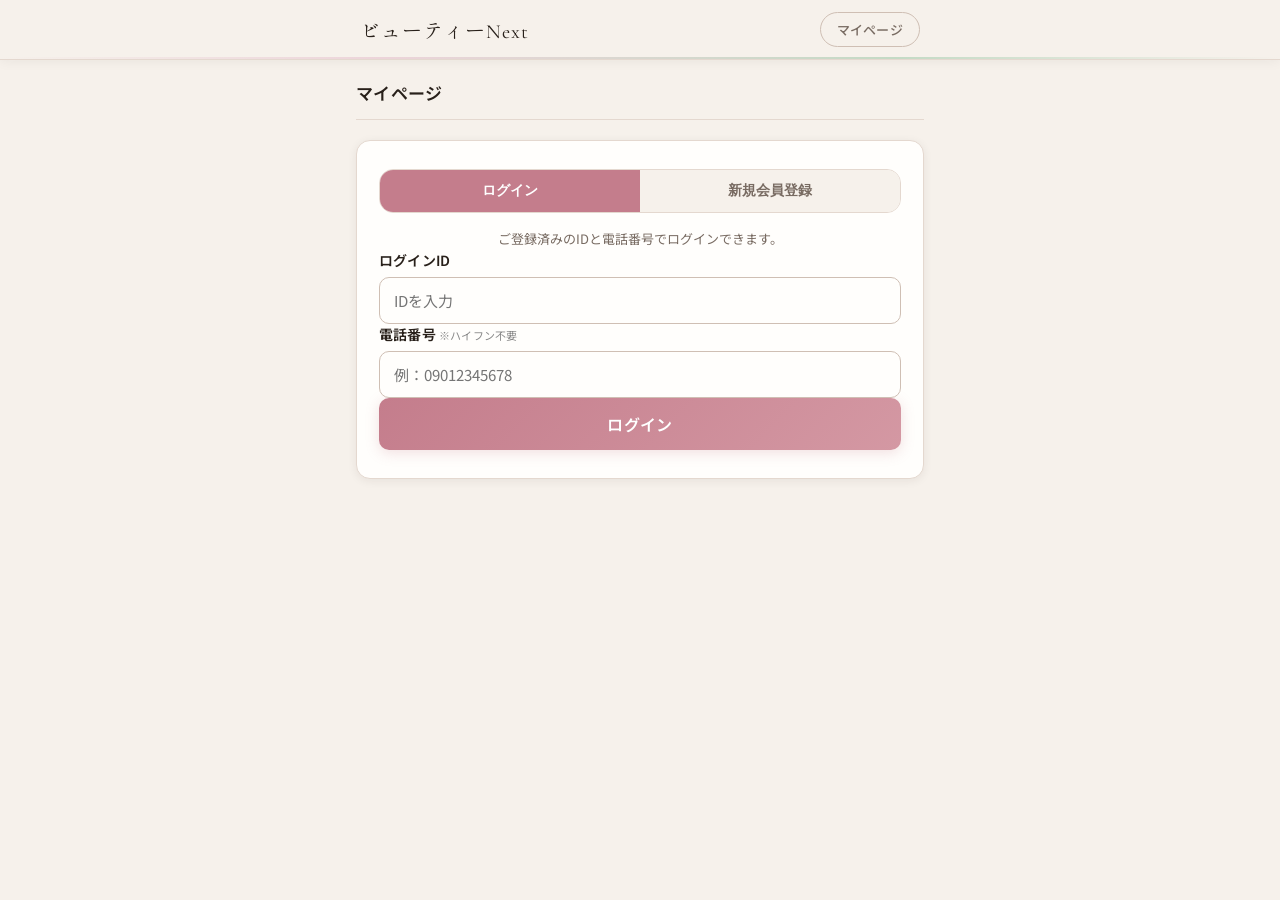
==== commit e7ceeb21: "feat: 商品名・店舗情報・UI全面リニューアル - 商品名を「Beauty Reserve」→「ビューティーNext」に全ファイルで変更 - 店舗名を「Next Hair Saion」、住所を福岡" ====
--- a/index.html
+++ b/index.html
@@ -6,7 +6,7 @@
     <meta name="viewport"
         content="width=device-width, initial-scale=1.0, maximum-scale=1.0, user-scalable=no, viewport-fit=cover">
     <meta name="description" content="美容室・ヘアサロンの予約管理アプリ。オンラインで簡単に予約できます。">
-    <title>Beauty Reserve - 美容室予約</title>
+    <title>ビューティーNext - 美容室予約</title>
     <link rel="preconnect" href="https://fonts.googleapis.com">
     <link rel="preconnect" href="https://fonts.gstatic.com" crossorigin>
     <link href="https://fonts.googleapis.com/css2?family=Cormorant+Garamond:ital,wght@0,300;0,400;0,500;1,300;1,400&family=Shippori+Mincho:wght@400;500;600&family=Noto+Sans+JP:wght@300;400;500;600;700&display=swap"
@@ -18,22 +18,12 @@
 </head>
 
 <body>
-    <!-- Notification Permission Banner -->
-    <div id="notification-banner" class="notification-banner hidden">
-        <div class="notification-banner-inner">
-            <span class="notification-banner-icon">お知らせ</span>
-            <p>施術後の次回予約通知を受け取るには、通知を許可してください</p>
-            <button id="btn-allow-notification" class="btn-allow">許可する</button>
-            <button id="btn-dismiss-notification" class="btn-dismiss">あとで</button>
-        </div>
-    </div>
-
-    <!-- Toast Container -->
+<!-- Toast Container -->
     <div id="toast-container" class="toast-container hidden"></div>
 
     <!-- In-App Notification Bell -->
     <div id="notification-bell" class="notification-bell hidden" title="通知があります">
-        <span class="bell-icon">お知らせ</span>
+        <span class="bell-icon">🔔</span>
         <span id="notification-badge" class="notification-badge hidden">0</span>
     </div>
     <div id="notification-panel" class="notification-panel hidden">
@@ -50,7 +40,7 @@
     <header class="app-header">
         <div class="header-inner">
             <div class="header-logo" id="btn-home">
-                <h1 id="header-shop-name">Beauty Reserve</h1>
+                <h1 id="header-shop-name">ビューティーNext</h1>
             </div>
             <button id="btn-mypage" class="btn-header-action">マイページ</button>
         </div>
@@ -82,29 +72,21 @@
 
         <!-- TOP: Shop info + Menu list -->
         <section id="screen-top" class="screen active">
-            <div class="shop-card fade-in-up">
+            <div class="shop-card">
                 <div class="shop-card-header">
                     <h2 id="shop-name">サロン名</h2>
                 </div>
                 <div class="shop-card-body">
-                    <div class="shop-info-row"><span class="info-icon"><svg width="16" height="16" viewBox="0 0 24 24" fill="none" stroke="currentColor" stroke-width="1.5" stroke-linecap="round" stroke-linejoin="round"><path d="M21 10c0 7-9 13-9 13s-9-6-9-13a9 9 0 0 1 18 0z"></path><circle cx="12" cy="10" r="3"></circle></svg></span><span id="shop-address">住所</span></div>
-                    <div class="shop-info-row"><span class="info-icon"><svg width="16" height="16" viewBox="0 0 24 24" fill="none" stroke="currentColor" stroke-width="1.5" stroke-linecap="round" stroke-linejoin="round"><path d="M22 16.92v3a2 2 0 0 1-2.18 2 19.79 19.79 0 0 1-8.63-3.07 19.5 19.5 0 0 1-6-6 19.79 19.79 0 0 1-3.07-8.67A2 2 0 0 1 4.11 2h3a2 2 0 0 1 2 1.72 12.84 12.84 0 0 0 .7 2.81 2 2 0 0 1-.45 2.11L8.09 9.91a16 16 0 0 0 6 6l1.27-1.27a2 2 0 0 1 2.11-.45 12.84 12.84 0 0 0 2.81.7A2 2 0 0 1 22 16.92z"></path></svg></span><span id="shop-phone">電話番号</span></div>
-                    <div class="shop-info-row"><span class="info-icon"><svg width="16" height="16" viewBox="0 0 24 24" fill="none" stroke="currentColor" stroke-width="1.5" stroke-linecap="round" stroke-linejoin="round"><circle cx="12" cy="12" r="10"></circle><polyline points="12 6 12 12 16 14"></polyline></svg></span><span id="shop-hours">営業時間</span></div>
-                    <div class="shop-info-row"><span class="info-icon"><svg width="16" height="16" viewBox="0 0 24 24" fill="none" stroke="currentColor" stroke-width="1.5" stroke-linecap="round" stroke-linejoin="round"><rect x="3" y="4" width="18" height="18" rx="2" ry="2"></rect><line x1="16" y1="2" x2="16" y2="6"></line><line x1="8" y1="2" x2="8" y2="6"></line><line x1="3" y1="10" x2="21" y2="10"></line></svg></span><span id="shop-holidays">定休日</span>
-                    </div>
-                    <div class="shop-info-row"><span class="info-icon"><svg width="16" height="16" viewBox="0 0 24 24" fill="none" stroke="currentColor" stroke-width="1.5" stroke-linecap="round" stroke-linejoin="round"><path d="M14 2H6a2 2 0 0 0-2 2v16a2 2 0 0 0 2 2h12a2 2 0 0 0 2-2V8z"></path><polyline points="14 2 14 8 20 8"></polyline><line x1="16" y1="13" x2="8" y2="13"></line><line x1="16" y1="17" x2="8" y2="17"></line><polyline points="10 9 9 9 8 9"></polyline></svg></span><span id="shop-rules">予約ルール</span></div>
-                </div>
-            </div>
-            <div id="recent-history-section" style="display: none;">
-                <h2 class="section-title fade-in-up">最近の来店履歴</h2>
-                <div class="history-carousel fade-in-up" id="history-carousel">
-                    <!-- Javascript will inject history cards here -->
-                </div>
-            </div>
-
-            <button type="button" id="btn-to-gallery" class="btn-primary btn-full fade-in-up"
-                style="margin-bottom:20px;">
-                スタイルから探す</button>
+                    <div class="shop-info-row"><span class="info-icon"><svg class="shop-info-svg" viewBox="0 0 24 24" fill="none" stroke="currentColor" stroke-width="2" stroke-linecap="round" stroke-linejoin="round"><path d="M21 10c0 7-9 13-9 13s-9-6-9-13a9 9 0 0 1 18 0z"/><circle cx="12" cy="10" r="3"/></svg></span><span id="shop-address">住所</span></div>
+                    <div class="shop-info-row"><span class="info-icon"><svg class="shop-info-svg" viewBox="0 0 24 24" fill="none" stroke="currentColor" stroke-width="2" stroke-linecap="round" stroke-linejoin="round"><path d="M22 16.92v3a2 2 0 0 1-2.18 2 19.79 19.79 0 0 1-8.63-3.07 19.5 19.5 0 0 1-6-6A19.79 19.79 0 0 1 2.12 4.18 2 2 0 0 1 4.11 2h3a2 2 0 0 1 2 1.72c.127.96.361 1.903.7 2.81a2 2 0 0 1-.45 2.11L8.09 9.91a16 16 0 0 0 6 6l1.27-1.27a2 2 0 0 1 2.11-.45c.907.339 1.85.573 2.81.7A2 2 0 0 1 22 16.92z"/></svg></span><span id="shop-phone">電話番号</span></div>
+                    <div class="shop-info-row"><span class="info-icon"><svg class="shop-info-svg" viewBox="0 0 24 24" fill="none" stroke="currentColor" stroke-width="2" stroke-linecap="round" stroke-linejoin="round"><circle cx="12" cy="12" r="10"/><polyline points="12 6 12 12 16 14"/></svg></span><span id="shop-hours">営業時間</span></div>
+                    <div class="shop-info-row"><span class="info-icon"><svg class="shop-info-svg" viewBox="0 0 24 24" fill="none" stroke="currentColor" stroke-width="2" stroke-linecap="round" stroke-linejoin="round"><rect x="3" y="4" width="18" height="18" rx="2"/><line x1="16" y1="2" x2="16" y2="6"/><line x1="8" y1="2" x2="8" y2="6"/><line x1="3" y1="10" x2="21" y2="10"/></svg></span><span id="shop-holidays">定休日</span>
+                    </div>
+                    <div class="shop-info-row"><span class="info-icon"><svg class="shop-info-svg" viewBox="0 0 24 24" fill="none" stroke="currentColor" stroke-width="2" stroke-linecap="round" stroke-linejoin="round"><path d="M14 2H6a2 2 0 0 0-2 2v16a2 2 0 0 0 2 2h12a2 2 0 0 0 2-2V8z"/><polyline points="14 2 14 8 20 8"/><line x1="16" y1="13" x2="8" y2="13"/><line x1="16" y1="17" x2="8" y2="17"/></svg></span><span id="shop-rules">予約ルール</span></div>
+                </div>
+            </div>
+            <button type="button" id="btn-to-gallery" class="btn-primary btn-full"
+                style="margin-bottom:20px;">スタイルから探す</button>
             <h2 class="section-title">メニュー一覧</h2>
             <div id="menu-list" class="menu-list"></div>
         </section>
@@ -217,27 +199,27 @@
 
         <!-- CONFIRM -->
         <section id="screen-confirm" class="screen">
-            <div class="screen-header fade-in-up">
+            <div class="screen-header">
                 <button class="btn-back" id="btn-back-confirm">← 戻る</button>
                 <h2>予約内容の確認</h2>
             </div>
-            <div class="confirm-card fade-in-up">
+            <div class="confirm-card">
                 <div class="confirm-section">
-                    <h3>店舗</h3>
+                    <h3><svg class="confirm-icon" viewBox="0 0 24 24" fill="none" stroke="currentColor" stroke-width="2" stroke-linecap="round" stroke-linejoin="round"><path d="M21 10c0 7-9 13-9 13s-9-6-9-13a9 9 0 0 1 18 0z"/><circle cx="12" cy="10" r="3"/></svg>店舗</h3>
                     <p id="confirm-shop"></p>
                 </div>
                 <div class="confirm-section">
-                    <h3>メニュー</h3>
+                    <h3><svg class="confirm-icon" viewBox="0 0 24 24" fill="none" stroke="currentColor" stroke-width="2" stroke-linecap="round" stroke-linejoin="round"><circle cx="6" cy="6" r="3"/><path d="M8.12 8.12L12 12"/><path d="M20 4L8.12 15.88"/><circle cx="6" cy="18" r="3"/><path d="M14.8 14.8L20 20"/></svg>メニュー</h3>
                     <p id="confirm-menu"></p>
                     <p id="confirm-staff" style="margin-top:4px;"></p>
                     <p id="confirm-duration-price" class="sub-info"></p>
                 </div>
                 <div class="confirm-section">
-                    <h3>日時</h3>
+                    <h3><svg class="confirm-icon" viewBox="0 0 24 24" fill="none" stroke="currentColor" stroke-width="2" stroke-linecap="round" stroke-linejoin="round"><rect x="3" y="4" width="18" height="18" rx="2"/><line x1="16" y1="2" x2="16" y2="6"/><line x1="8" y1="2" x2="8" y2="6"/><line x1="3" y1="10" x2="21" y2="10"/></svg>日時</h3>
                     <p id="confirm-datetime"></p>
                 </div>
                 <div class="confirm-section">
-                    <h3>お客様情報</h3>
+                    <h3><svg class="confirm-icon" viewBox="0 0 24 24" fill="none" stroke="currentColor" stroke-width="2" stroke-linecap="round" stroke-linejoin="round"><path d="M20 21v-2a4 4 0 0 0-4-4H8a4 4 0 0 0-4 4v2"/><circle cx="12" cy="7" r="4"/></svg>お客様情報</h3>
                     <p id="confirm-name"></p>
                     <p id="confirm-phone"></p>
                     <p id="confirm-email"></p>
@@ -245,7 +227,7 @@
                     <p id="confirm-visit"></p>
                 </div>
                 <div class="confirm-section">
-                    <h3>備考</h3>
+                    <h3><svg class="confirm-icon" viewBox="0 0 24 24" fill="none" stroke="currentColor" stroke-width="2" stroke-linecap="round" stroke-linejoin="round"><path d="M14 2H6a2 2 0 0 0-2 2v16a2 2 0 0 0 2 2h12a2 2 0 0 0 2-2V8z"/><polyline points="14 2 14 8 20 8"/><line x1="16" y1="13" x2="8" y2="13"/><line x1="16" y1="17" x2="8" y2="17"/></svg>備考</h3>
                     <p id="confirm-note"></p>
                 </div>
             </div>
@@ -254,13 +236,31 @@
 
         <!-- DONE -->
         <section id="screen-done" class="screen">
-            <div class="done-container fade-in-up">
-                <div class="celebration-confetti"></div>
-                <div class="done-icon pop-animation"></div>
+            <div class="done-container">
+                <div class="done-icon pop-animation">
+                    <svg class="done-calendar-svg" viewBox="0 0 80 80" fill="none" xmlns="http://www.w3.org/2000/svg">
+                        <!-- Calendar body -->
+                        <rect class="cal-body" x="8" y="16" width="64" height="56" rx="8" stroke="#C08E8E" stroke-width="3" fill="#FFF7F7"/>
+                        <!-- Calendar header bar -->
+                        <rect class="cal-header" x="8" y="16" width="64" height="18" rx="8" fill="#E6B9B4"/>
+                        <rect x="8" y="26" width="64" height="8" fill="#E6B9B4"/>
+                        <!-- Calendar hooks -->
+                        <line class="cal-hook" x1="26" y1="10" x2="26" y2="22" stroke="#C08E8E" stroke-width="3" stroke-linecap="round"/>
+                        <line class="cal-hook" x1="54" y1="10" x2="54" y2="22" stroke="#C08E8E" stroke-width="3" stroke-linecap="round"/>
+                        <!-- Grid lines -->
+                        <line x1="16" y1="46" x2="64" y2="46" stroke="#F0E0E0" stroke-width="1"/>
+                        <line x1="16" y1="58" x2="64" y2="58" stroke="#F0E0E0" stroke-width="1"/>
+                        <line x1="32" y1="36" x2="32" y2="68" stroke="#F0E0E0" stroke-width="1"/>
+                        <line x1="48" y1="36" x2="48" y2="68" stroke="#F0E0E0" stroke-width="1"/>
+                        <!-- Checkmark (animated) -->
+                        <circle class="cal-check-bg" cx="40" cy="52" r="12" fill="#E8B4B8" opacity="0"/>
+                        <path class="cal-check" d="M32 52 L38 58 L50 44" stroke="#fff" stroke-width="3" stroke-linecap="round" stroke-linejoin="round" fill="none" stroke-dasharray="30" stroke-dashoffset="30"/>
+                    </svg>
+                </div>
                 <h2>予約が完了しました！</h2>
                 <p class="done-message">ご来店お待ちしております</p>
                 <div id="done-summary" class="done-summary"></div>
-                <button type="button" id="btn-download-ics" class="btn-secondary btn-full">カレンダーに追加（.ics）</button>
+                <button type="button" id="btn-download-ics" class="btn-secondary btn-full"><svg style="width:16px;height:16px;vertical-align:-2px;margin-right:4px;" viewBox="0 0 24 24" fill="none" stroke="currentColor" stroke-width="2" stroke-linecap="round" stroke-linejoin="round"><rect x="3" y="4" width="18" height="18" rx="2"/><line x1="16" y1="2" x2="16" y2="6"/><line x1="8" y1="2" x2="8" y2="6"/><line x1="3" y1="10" x2="21" y2="10"/></svg>カレンダーに追加（.ics）</button>
                 <button type="button" id="btn-back-top" class="btn-primary btn-full">トップに戻る</button>
             </div>
         </section>
@@ -274,21 +274,51 @@
                 <h2>マイページ</h2>
             </div>
 
-            <!-- Login Form (shown when not logged in) -->
+            <!-- Auth Tabs (shown when not logged in) -->
             <div id="mypage-login" class="mypage-login-card">
-                <h3>ログイン</h3>
-                <p class="login-desc">ご予約時に入力されたお名前と電話番号でログインできます。</p>
-                <div class="form-group">
-                    <label for="login-name">ログインID</label>
-                    <input type="text" id="login-name" placeholder="IDを入力" autocomplete="username">
-                </div>
-                <div class="form-group">
-                    <label for="login-phone">電話番号 <span
-                            style="font-size:11px;color:#888;font-weight:normal">※ハイフン不要</span></label>
-                    <input type="tel" id="login-phone" placeholder="例：09012345678" autocomplete="tel">
-                </div>
-                <span class="form-error" id="error-login"></span>
-                <button type="button" id="btn-login" class="btn-primary btn-full">ログイン</button>
+                <div class="auth-tabs">
+                    <button class="auth-tab active" id="tab-login" data-tab="login">ログイン</button>
+                    <button class="auth-tab" id="tab-register" data-tab="register">新規会員登録</button>
+                </div>
+
+                <!-- Login Form -->
+                <div id="auth-login-form" class="auth-form">
+                    <p class="login-desc">ご登録済みのIDと電話番号でログインできます。</p>
+                    <div class="form-group">
+                        <label for="login-name">ログインID</label>
+                        <input type="text" id="login-name" placeholder="IDを入力" autocomplete="username">
+                    </div>
+                    <div class="form-group">
+                        <label for="login-phone">電話番号 <span style="font-size:11px;color:#888;font-weight:normal">※ハイフン不要</span></label>
+                        <input type="tel" id="login-phone" placeholder="例：09012345678" autocomplete="tel">
+                    </div>
+                    <span class="form-error" id="error-login"></span>
+                    <button type="button" id="btn-login" class="btn-primary btn-full">ログイン</button>
+                </div>
+
+                <!-- Register Form -->
+                <div id="auth-register-form" class="auth-form" style="display:none;">
+                    <p class="login-desc">はじめてのご利用の方は、こちらからご登録ください。</p>
+                    <div class="form-group">
+                        <label for="reg-name">お名前 <span class="required">必須</span></label>
+                        <input type="text" id="reg-name" placeholder="例：山田 花子" autocomplete="name">
+                    </div>
+                    <div class="form-group">
+                        <label for="reg-phone">電話番号 <span class="required">必須</span> <span style="font-size:11px;color:#888;font-weight:normal">※ハイフン不要</span></label>
+                        <input type="tel" id="reg-phone" placeholder="例：09012345678" autocomplete="tel">
+                    </div>
+                    <div class="form-group">
+                        <label for="reg-email">メールアドレス <span class="optional">任意</span></label>
+                        <input type="email" id="reg-email" placeholder="例：hanako@example.com" autocomplete="email">
+                    </div>
+                    <div class="form-group">
+                        <label for="reg-login-id">ログインID <span class="required">必須</span></label>
+                        <input type="text" id="reg-login-id" placeholder="お好きなIDを入力">
+                        <span style="font-size:11px;color:#888;">次回ログイン時に使用します</span>
+                    </div>
+                    <span class="form-error" id="error-register"></span>
+                    <button type="button" id="btn-register" class="btn-primary btn-full">会員登録する</button>
+                </div>
             </div>
 
             <!-- My Reservations (shown when logged in) -->
--- a/styles.css
+++ b/styles.css
@@ -1,5 +1,5 @@
 /* ============================
-   Beauty Reserve - Botanical Spring
+   ビューティーNext - Botanical Spring
    ============================ */
 
 /* --- CSS Variables --- */
@@ -68,19 +68,6 @@
 /* --- Utilities --- */
 .hidden {
     display: none !important;
-}
-
-/* --- Scroll Animation (Elegant style) --- */
-.fade-in-up {
-    opacity: 0;
-    transform: translateY(24px) scale(0.99);
-    transition: opacity 1.2s cubic-bezier(0.25, 1, 0.5, 1), transform 1.2s cubic-bezier(0.25, 1, 0.5, 1);
-    will-change: opacity, transform;
-}
-
-.fade-in-up.is-visible {
-    opacity: 1;
-    transform: translateY(0) scale(1);
 }
 
 
@@ -406,6 +393,14 @@
     flex-shrink: 0;
     font-size: 15px;
     line-height: 1.5;
+    display: flex;
+    align-items: center;
+}
+
+.shop-info-svg {
+    width: 16px;
+    height: 16px;
+    stroke: var(--primary);
 }
 
 /* --- Section Title --- */
@@ -621,84 +616,6 @@
     line-clamp: 2;
     -webkit-box-orient: vertical;
     overflow: hidden;
-}
-
-/* --- History Carousel --- */
-.history-carousel {
-    display: flex;
-    overflow-x: auto;
-    gap: 16px;
-    padding-bottom: 20px;
-    margin-bottom: 8px;
-    scroll-snap-type: x mandatory;
-    -webkit-overflow-scrolling: touch;
-}
-
-.history-carousel::-webkit-scrollbar {
-    display: none;
-}
-
-.history-carousel-card {
-    flex: 0 0 85%;
-    background: var(--bg-card);
-    border-radius: var(--radius-md);
-    box-shadow: var(--shadow-sm);
-    border: 1px solid var(--border);
-    padding: 16px;
-    scroll-snap-align: center;
-    position: relative;
-    display: flex;
-    flex-direction: column;
-    gap: 12px;
-}
-
-.history-carousel-header {
-    display: flex;
-    justify-content: space-between;
-    align-items: center;
-    border-bottom: 1px dashed var(--border);
-    padding-bottom: 8px;
-}
-
-.history-date {
-    font-size: 13px;
-    color: var(--text-secondary);
-    font-weight: 500;
-}
-
-.history-content {
-    display: flex;
-    flex-direction: column;
-    gap: 6px;
-}
-
-.history-menu-name {
-    font-weight: 600;
-    color: var(--text);
-    font-size: 15px;
-}
-
-.history-staff-name {
-    font-size: 13px;
-    color: var(--text-secondary);
-}
-
-.btn-rebook {
-    background: var(--bg-card);
-    border: 1px solid var(--primary);
-    color: var(--primary);
-    border-radius: var(--radius-sm);
-    padding: 10px;
-    font-size: 13px;
-    font-weight: 600;
-    cursor: pointer;
-    text-align: center;
-    transition: all 0.2s ease;
-    margin-top: auto;
-}
-
-.btn-rebook:active {
-    background: var(--primary-light);
 }
 
 .btn-select-staff {
@@ -1278,6 +1195,16 @@
     margin-bottom: 6px;
     letter-spacing: 0.5px;
     text-transform: uppercase;
+    display: flex;
+    align-items: center;
+    gap: 6px;
+}
+
+.confirm-icon {
+    width: 15px;
+    height: 15px;
+    flex-shrink: 0;
+    stroke: var(--primary);
 }
 
 .confirm-section p {
@@ -1337,46 +1264,42 @@
 }
 
 .done-icon {
-    font-size: 60px;
-    animation: bloomIn 0.7s cubic-bezier(0.34, 1.56, 0.64, 1) forwards;
     position: relative;
     z-index: 1;
-}
-
-@keyframes bloomIn {
-    0% {
-        transform: scale(0) rotate(-10deg);
-        opacity: 0;
-    }
-
-    60% {
-        transform: scale(1.15) rotate(4deg);
-        opacity: 1;
-    }
-
-    100% {
-        transform: scale(1) rotate(0deg);
-        opacity: 1;
-    }
-}
-
-/* Legacy bounceIn alias */
-@keyframes bounceIn {
-    0% {
-        transform: scale(0);
-    }
-
-    50% {
-        transform: scale(1.15);
-    }
-
-    100% {
-        transform: scale(1);
-    }
+    animation: bloomIn 0.7s cubic-bezier(0.34, 1.56, 0.64, 1) forwards;
 }
 
 .done-icon.pop-animation {
     animation: bloomIn 0.7s cubic-bezier(0.34, 1.56, 0.64, 1) forwards;
+}
+
+.done-calendar-svg {
+    width: 80px;
+    height: 80px;
+}
+
+@keyframes bloomIn {
+    0% { transform: scale(0) rotate(-10deg); opacity: 0; }
+    60% { transform: scale(1.15) rotate(4deg); opacity: 1; }
+    100% { transform: scale(1) rotate(0deg); opacity: 1; }
+}
+
+/* Calendar check animation */
+.cal-check-bg {
+    animation: calCheckBgIn 0.4s ease-out 0.8s forwards;
+}
+
+@keyframes calCheckBgIn {
+    0% { opacity: 0; r: 0; }
+    100% { opacity: 1; r: 12; }
+}
+
+.cal-check {
+    animation: calCheckDraw 0.5s ease-out 1.0s forwards;
+}
+
+@keyframes calCheckDraw {
+    to { stroke-dashoffset: 0; }
 }
 
 .done-container h2 {
@@ -1413,63 +1336,14 @@
     color: var(--text-secondary);
 }
 
-/* --- Petal Confetti Animation --- */
-.celebration-confetti {
-    position: absolute;
-    top: 0;
-    left: 0;
-    right: 0;
-    bottom: 0;
-    pointer-events: none;
-    overflow: hidden;
-    z-index: 0;
-}
-
-/* Petal shape replaces square confetti */
-.confetti-piece {
-    position: absolute;
-    width: 10px;
+.done-sum-icon {
+    width: 14px;
     height: 14px;
-    top: -20px;
-    border-radius: 50% 10% 50% 10%;   /* Asymmetric petal shape */
-    animation: petalFall 3.8s ease-in infinite;
-    opacity: 0.85;
-}
-
-@keyframes petalFall {
-    0% {
-        transform: translateY(-20px) rotate(0deg) translateX(0px);
-        opacity: 0.9;
-    }
-
-    30% {
-        transform: translateY(25%) rotate(100deg) translateX(18px);
-        opacity: 0.85;
-    }
-
-    60% {
-        transform: translateY(60%) rotate(210deg) translateX(-12px);
-        opacity: 0.7;
-    }
-
-    100% {
-        transform: translateY(115%) rotate(340deg) translateX(8px);
-        opacity: 0;
-    }
-}
-
-/* Legacy confetti-fall alias */
-@keyframes confetti-fall {
-    0% {
-        transform: translateY(-100px) rotate(0deg) translateX(0);
-        opacity: 1;
-    }
-
-    100% {
-        transform: translateY(300px) rotate(720deg) translateX(20px);
-        opacity: 0;
-    }
-}
+    vertical-align: -2px;
+    stroke: var(--primary);
+}
+
+/* --- Confetti removed (was buggy) --- */
 
 /* ==================== */
 /* === MyPage Style === */
@@ -1492,6 +1366,32 @@
     color: var(--text);
     font-family: var(--font-serif);
     letter-spacing: 0.5px;
+}
+
+/* Auth Tabs */
+.auth-tabs {
+    display: flex;
+    border-radius: var(--radius-md);
+    overflow: hidden;
+    border: 1px solid var(--border);
+}
+
+.auth-tab {
+    flex: 1;
+    padding: 12px 0;
+    font-size: 14px;
+    font-weight: 600;
+    text-align: center;
+    border: none;
+    background: var(--bg);
+    color: var(--text-secondary);
+    cursor: pointer;
+    transition: all 0.25s ease;
+}
+
+.auth-tab.active {
+    background: var(--primary);
+    color: #fff;
 }
 
 .login-desc {
